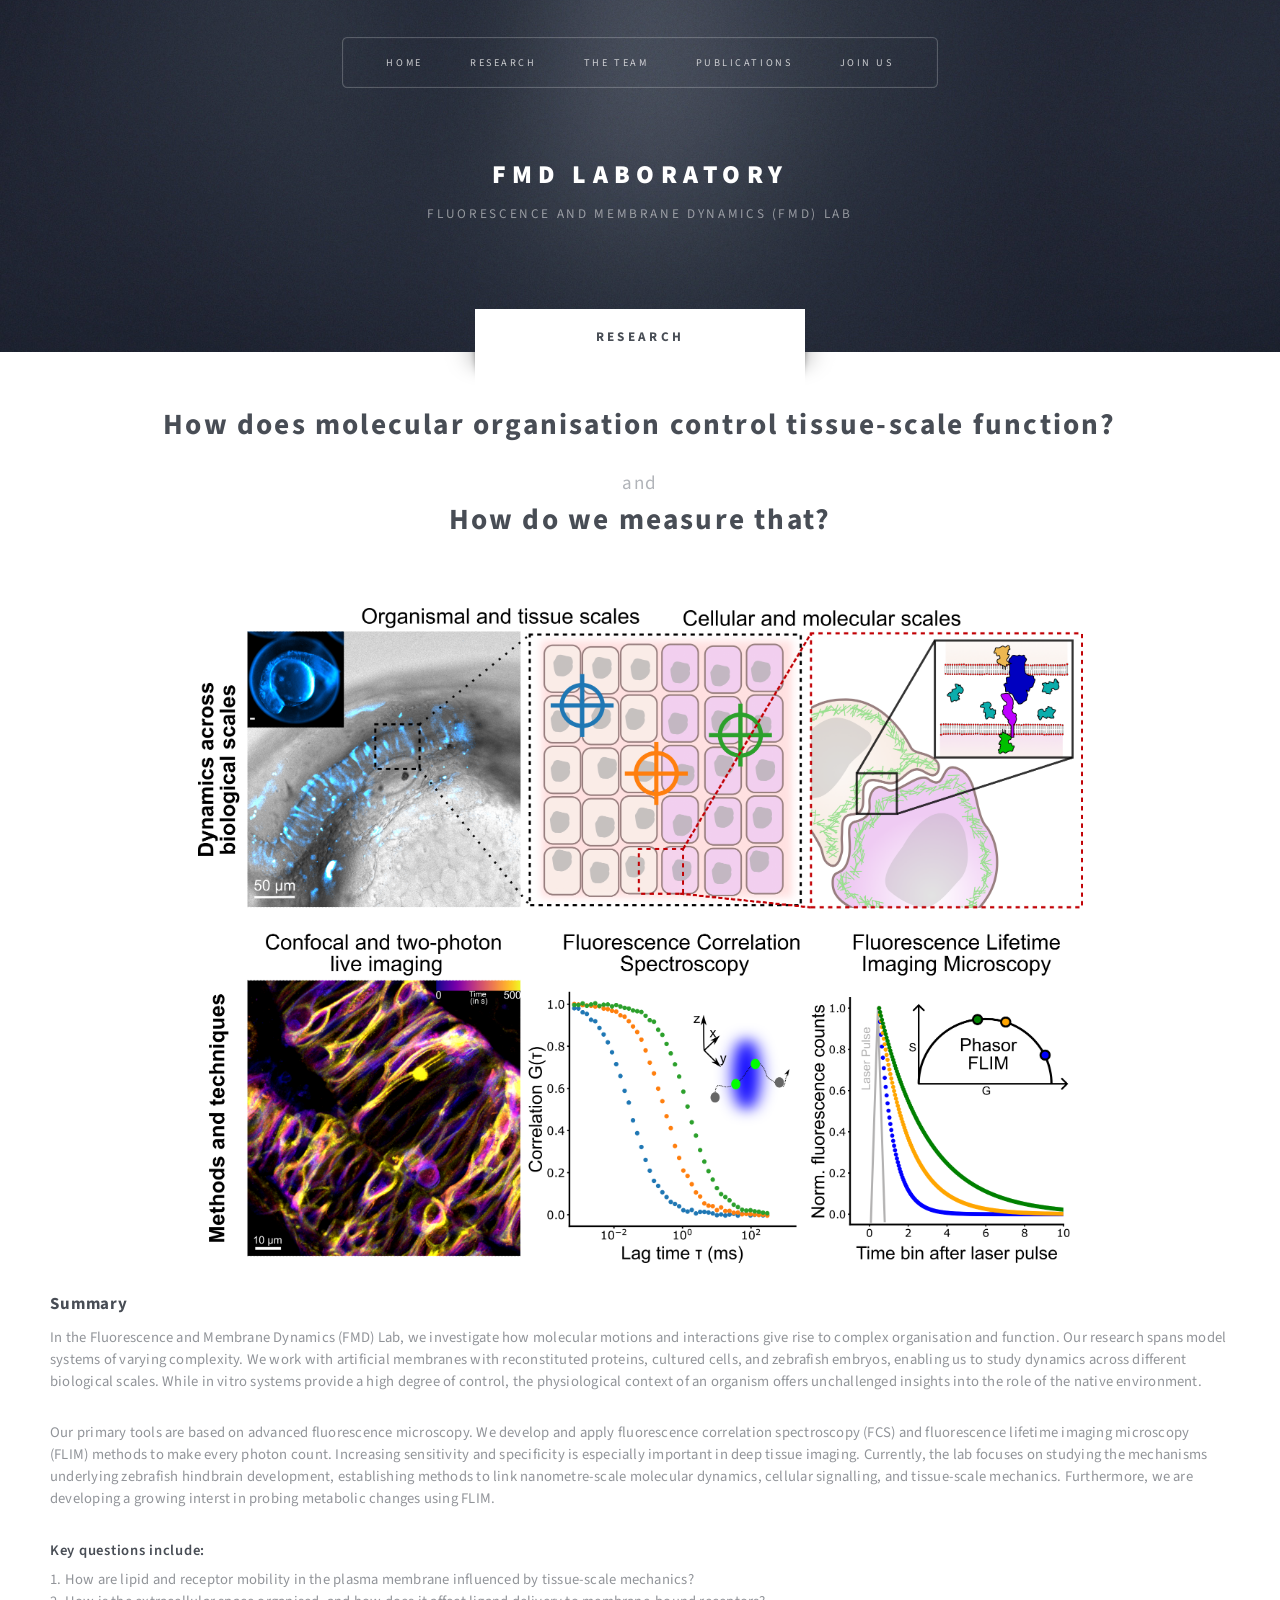
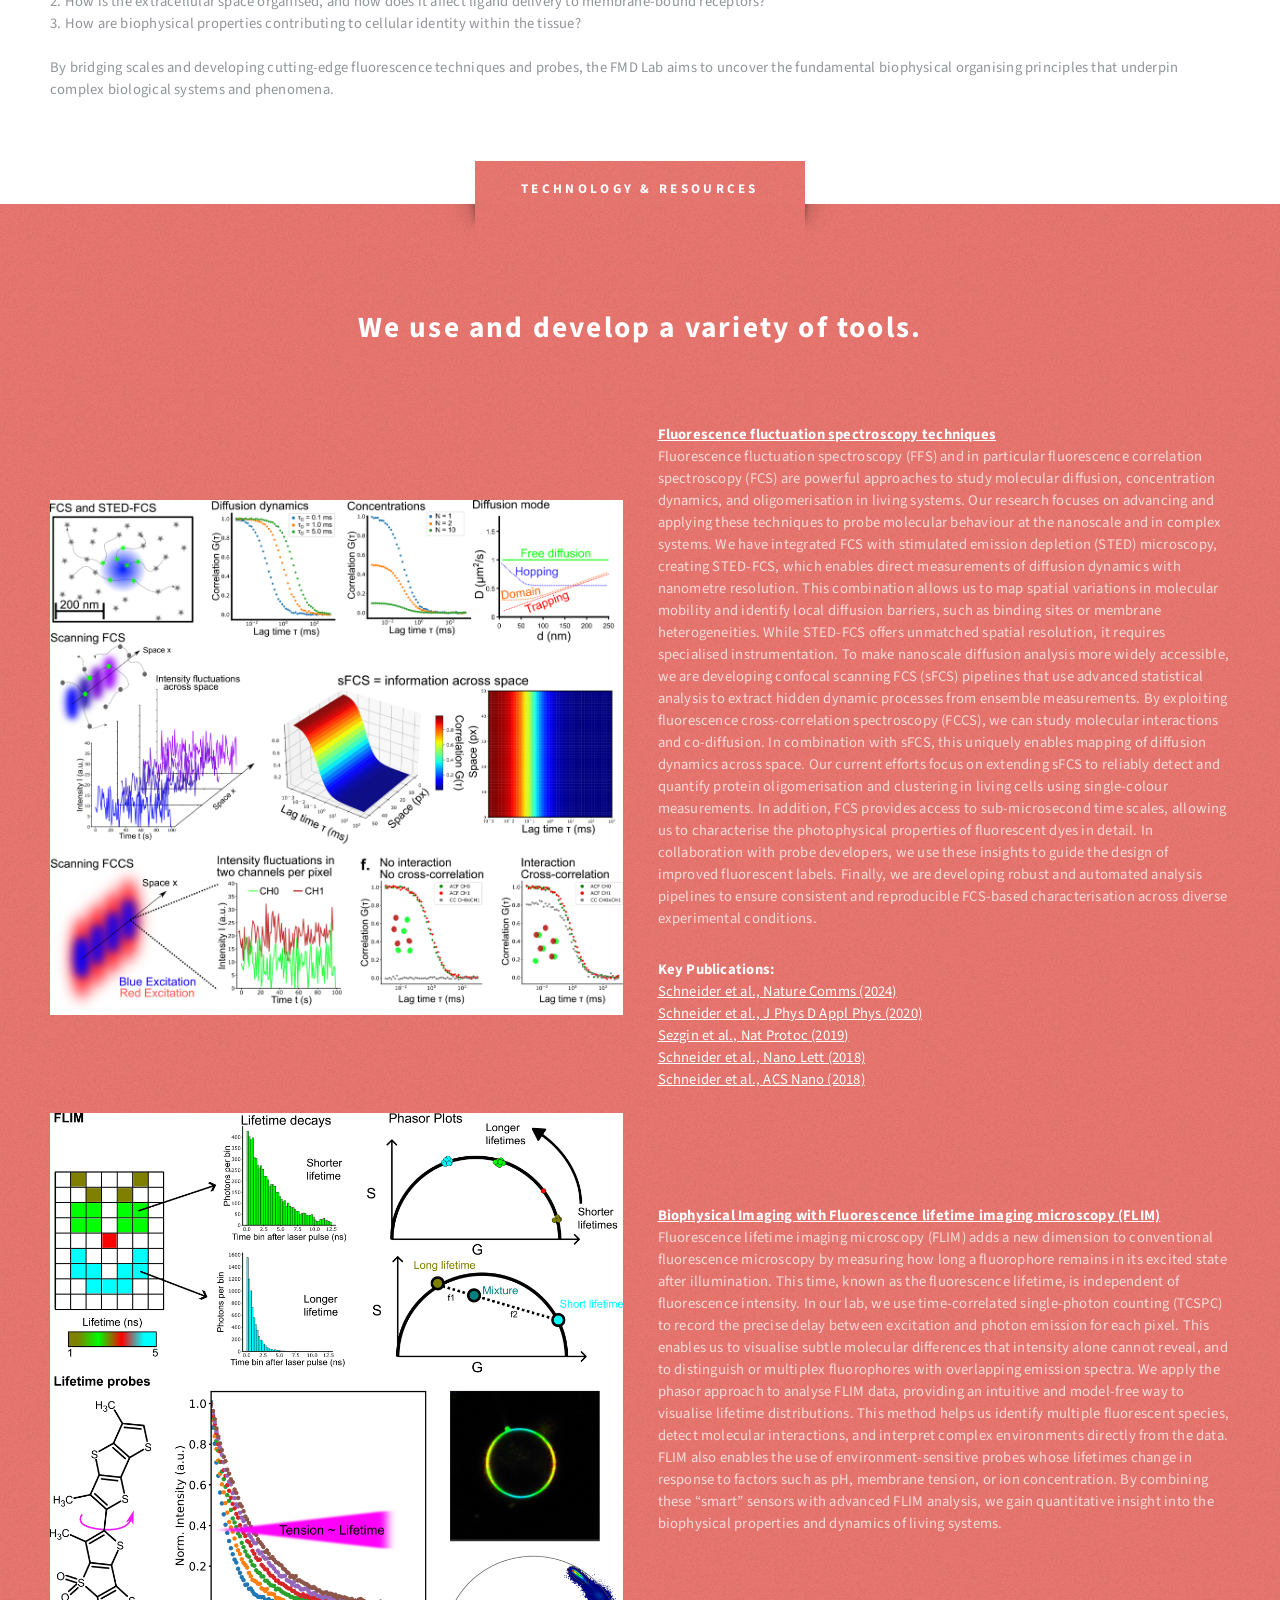
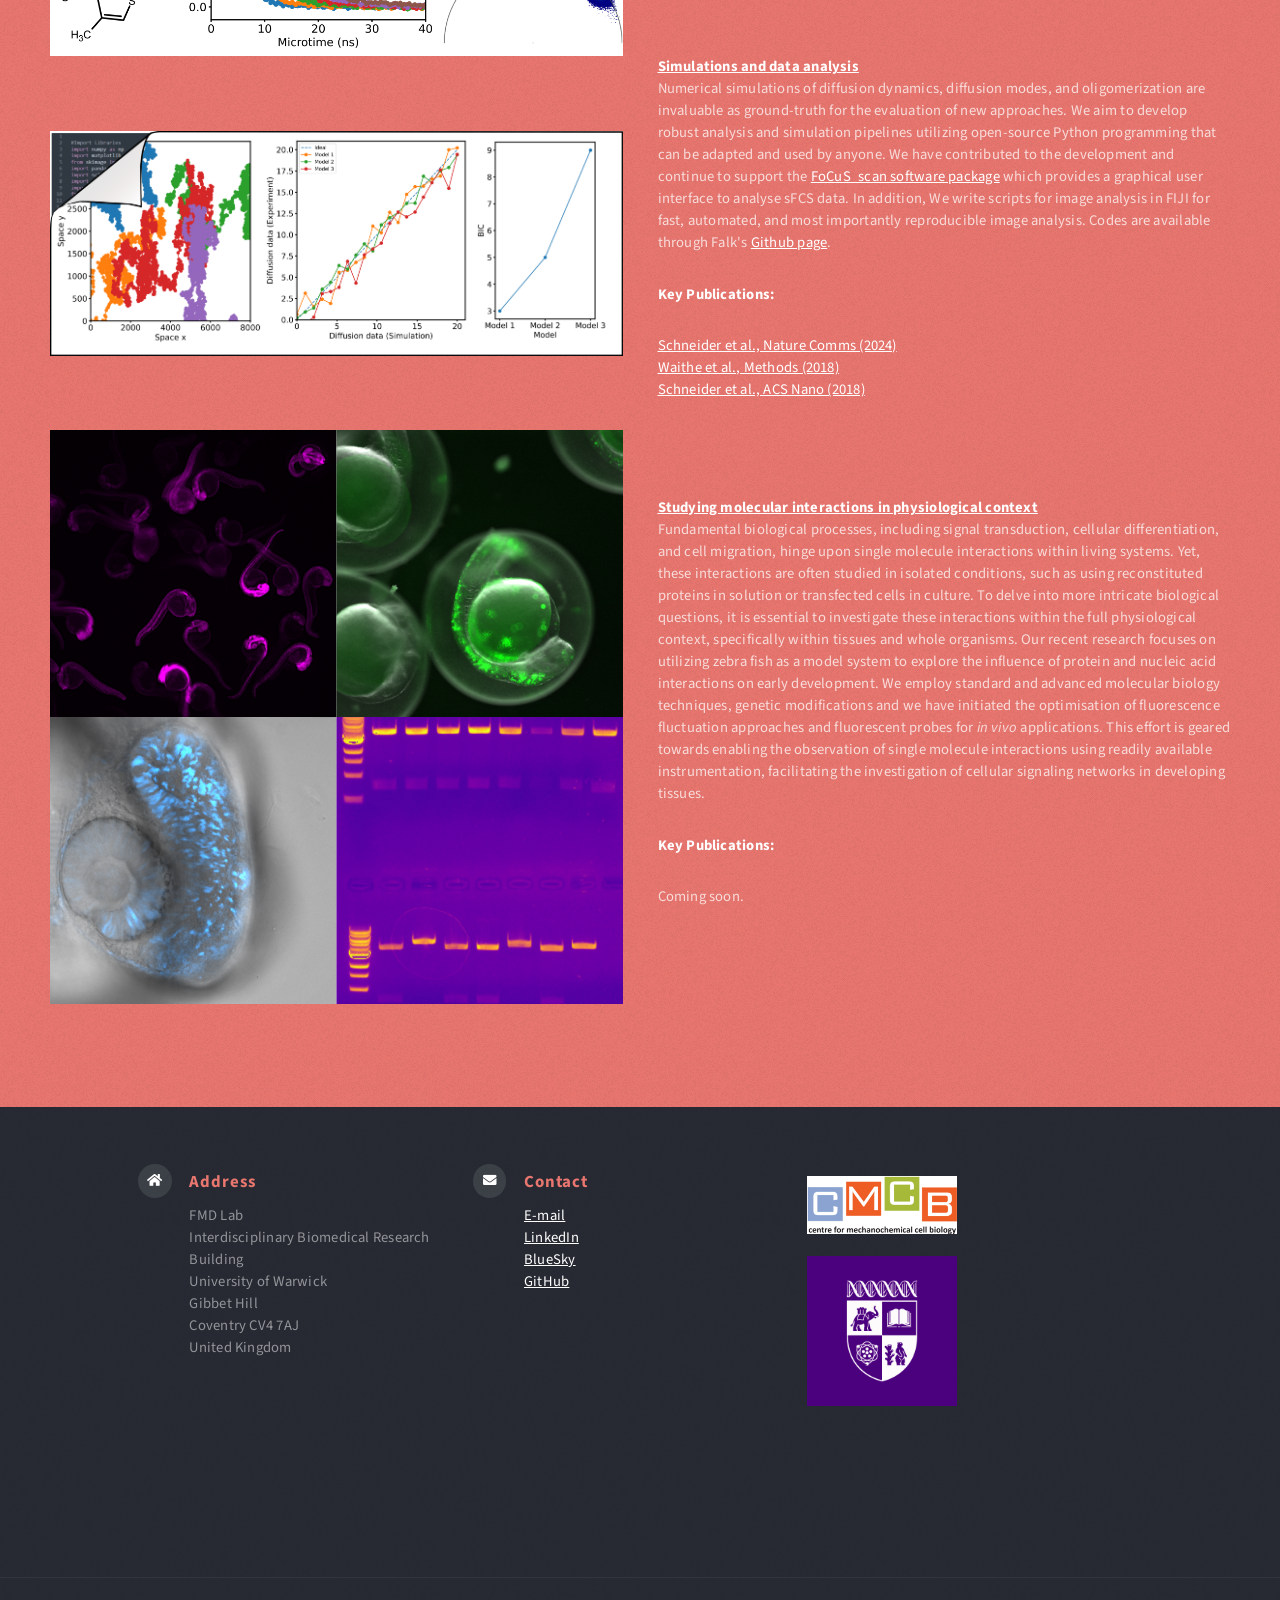
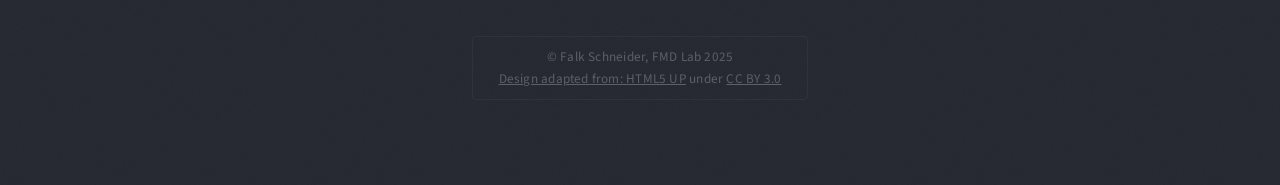
==== aboutus.html @ 1f56fba8 "Pushing v0.1 of the FMD page to GitHub - here we go" ====
<!DOCTYPE HTML>
<!--
	Escape Velocity by HTML5 UP
	html5up.net | @ajlkn
	Free for personal and commercial use under the CCA 3.0 license (html5up.net/license)
-->
<html>
	<head>
		<title>FMD - About us</title>
		<meta charset="utf-8" />
		<meta name="viewport" content="width=device-width, initial-scale=1, user-scalable=no" />
		<link rel="stylesheet" href="assets/css/main.css" />
	</head>
	<body class="no-sidebar is-preload">
		<div id="page-wrapper">

			<!-- Header -->
				<section id="header" class="wrapper">

					<!-- Logo -->
						<div id="logo">
							<h1><a href="index.html"></a>FMD Laboratory</h1>
							<p>Fluorescence and Membrane Dynamics (FMD) Lab</p>
						</div>

					<!-- Nav -->
						<nav id="nav">
							<ul>
								<li><a href="index.html">Home</a></li>
								<li class="current">
									<a href="aboutus.html">Research</a>
									<ul>
										<li><a href="aboutus.html#overview">Overview</a></li>
										<li><a href="aboutus.html#techniques">Technology & Resources</a></li>
									</ul>
								</li>
								<li><a href="team.html">The team</a></li>
								<li><a href="publications.html">Publications</a></li>
								<li><a href="joinus.html">Join us</a></li>
							</ul>
						</nav>

				</section>

			<!-- Main -->
				<div id="overview" class="wrapper style2">
					<div class="title">Research</div>
					<div class="container">

						<!-- Content -->
							<div id="content">
								<article class="box post">
									<header class="style1">
										<h2>How does molecular organisation control tissue-scale function?</h2>
										<p>and</p>
										<h2>How do we measure that?</h2>
									</header>

									<img src="images/FMD_overview.png" alt="Overview of research interests and techniques in the FMD Lab" style="width:75%; display:block; margin:auto;"/>
									
									<p>
									<h2>
									Summary
									</h2>
									In the Fluorescence and Membrane Dynamics (FMD) Lab, we investigate how molecular motions and interactions give rise to complex organisation and function. Our research spans model systems of varying complexity. We work with artificial membranes with reconstituted proteins, cultured cells, and zebrafish embryos, enabling us to study dynamics across different biological scales. While in vitro systems provide a high degree of control, the physiological context of an organism offers unchallenged insights into the role of the native environment. 
									</p>
									<p>
 									Our primary tools are based on advanced fluorescence microscopy. We develop and apply fluorescence correlation spectroscopy (FCS) and fluorescence lifetime imaging microscopy (FLIM) methods to make every photon count. Increasing sensitivity and specificity is especially important in deep tissue imaging. Currently, the lab focuses on studying the mechanisms underlying zebrafish hindbrain development, establishing methods to link nanometre-scale molecular dynamics, cellular signalling, and tissue-scale mechanics. Furthermore, we are developing a growing interst in probing metabolic changes using FLIM. 
 									</p>
 									<h3>
									Key questions include:
									</h3>
									<p>
									1. How are lipid and receptor mobility in the plasma membrane influenced by tissue-scale mechanics?<br>
									2. How is the extracellular space organised, and how does it affect ligand delivery to membrane-bound receptors?<br>
									3. How are biophysical properties contributing to cellular identity within the tissue?<br>
									<br>
									By bridging scales and developing cutting-edge fluorescence techniques and probes, the FMD Lab aims to uncover the fundamental biophysical organising principles that underpin complex biological systems and phenomena.
									</p>
								</article>
							</div>

					</div>
				</div>



							<!-- Main -->
				<section id="techniques" class="wrapper style1">
					<div class="title">Technology & Resources</div>
					<div class="container">


						<!-- Features -->
							<section id="features">
								<header class="style1">
									<h2>We use and develop a variety of tools.	</h2>
								</header>
								<div class="row" style="display:flex; align-items:center; flex-wrap:wrap;">
								  <div class="col-6 col-12-medium">
								    <img src="images/FCS-stuffs.png"
								         alt="Descriptive text"
								         style="max-width:100%; height:auto; display:block;">
								  </div>
								  <div class="col-6 col-12-medium">
								    <h3><u>Fluorescence fluctuation spectroscopy techniques</u></h3>
								    <p> 
								    Fluorescence fluctuation spectroscopy (FFS) and in particular fluorescence correlation spectroscopy (FCS) are powerful approaches to study molecular diffusion, concentration dynamics, and oligomerisation in living systems.
									Our research focuses on advancing and applying these techniques to probe molecular behaviour at the nanoscale and in complex systems.

									We have integrated FCS with stimulated emission depletion (STED) microscopy, creating STED-FCS, which enables direct measurements of diffusion dynamics with nanometre resolution. This combination allows us to map spatial variations in molecular mobility and identify local diffusion barriers, such as binding sites or membrane heterogeneities.

									While STED-FCS offers unmatched spatial resolution, it requires specialised instrumentation. To make nanoscale diffusion analysis more widely accessible, we are developing confocal scanning FCS (sFCS) pipelines that use advanced statistical analysis to extract hidden dynamic processes from ensemble measurements.

									By exploiting fluorescence cross-correlation spectroscopy (FCCS), we can study molecular interactions and co-diffusion. In combination with sFCS, this uniquely enables mapping of diffusion dynamics across space. Our current efforts focus on extending sFCS to reliably detect and quantify protein oligomerisation and clustering in living cells using single-colour measurements.

									In addition, FCS provides access to sub-microsecond time scales, allowing us to characterise the photophysical properties of fluorescent dyes in detail. In collaboration with probe developers, we use these insights to guide the design of improved fluorescent labels.
									Finally, we are developing robust and automated analysis pipelines to ensure consistent and reproducible FCS-based characterisation across diverse experimental conditions.
																		</p>
									<b>Key Publications:</b><br>
									<a href="https://www.nature.com/articles/s41467-024-51435-1" target = "_blank">Schneider et al., Nature Comms (2024)</a><br>
									<a href="https://iopscience.iop.org/article/10.1088/1361-6463/ab6cca" target = "_blank">Schneider et al., J Phys D Appl Phys (2020)</a><br>
									<a href="https://www.nature.com/articles/s41596-019-0127-9" target = "_blank">Sezgin et al., Nat Protoc (2019)</a><br>
									<a href="https://pubs.acs.org/doi/10.1021/acs.nanolett.8b02291" target = "_blank">Schneider et al., Nano Lett (2018)</a><br>
									<a href="https://pubs.acs.org/doi/10.1021/acsnano.8b04080" target = "_blank">Schneider et al., ACS Nano (2018)</a>
									
								  </div>
								</div>


								<br>
								<div class="row" style="display:flex; align-items:center; flex-wrap:wrap;">
								  <div class="col-6 col-12-medium">
								    <img src="images/FLIM.png"
								         alt="Descriptive text"
								         style="max-width:100%; height:auto; display:block;">
								  </div>
								  
								  <div class="col-6 col-12-medium">
								    <h3><u>Biophysical Imaging with Fluorescence lifetime imaging microscopy (FLIM)</u></h3>
								    <p> 
								    Fluorescence lifetime imaging microscopy (FLIM) adds a new dimension to conventional fluorescence microscopy by measuring how long a fluorophore remains in its excited state after illumination. This time, known as the fluorescence lifetime, is independent of fluorescence intensity.

									In our lab, we use time-correlated single-photon counting (TCSPC) to record the precise delay between excitation and photon emission for each pixel. This enables us to visualise subtle molecular differences that intensity alone cannot reveal, and to distinguish or multiplex fluorophores with overlapping emission spectra.

									We apply the phasor approach to analyse FLIM data, providing an intuitive and model-free way to visualise lifetime distributions. This method helps us identify multiple fluorescent species, detect molecular interactions, and interpret complex environments directly from the data.

									FLIM also enables the use of environment-sensitive probes whose lifetimes change in response to factors such as pH, membrane tension, or ion concentration. By combining these “smart” sensors with advanced FLIM analysis, we gain quantitative insight into the biophysical properties and dynamics of living systems.
								     </p>
								  </div>
								</div>
							
								<div class="row" style="display:flex; align-items:center; flex-wrap:wrap;">
								  <div class="col-6 col-12-medium">
								    <img src="images/Coding.png"
								         alt="Descriptive text"
								         style="max-width:100%; height:auto; display:block;">
								  </div>
								  <div class="col-6 col-12-medium">
								    <h3><u>Simulations and data analysis</u></h3>
								    <p> 
									Numerical simulations of diffusion dynamics, diffusion modes, and oligomerization are invaluable as ground-truth for the evaluation of new approaches. We aim to develop robust analysis and simulation pipelines utilizing open-source Python programming that can be adapted and used by anyone. We have contributed to the development and continue to support the <a href="https://github.com/dwaithe/FCS_scanning_correlator" target="_blank">FoCuS_scan software package</a> which provides a graphical user interface to analyse sFCS data. In addition, We write scripts for image analysis in FIJI for fast, automated, and most importantly reproducible image analysis. Codes are available through Falk's <a href="https://github.com/Faldalf" target="_blank">Github page</a>. </p>
								<p><b>Key Publications:</b></p>
								<p>
									<a href="https://www.nature.com/articles/s41467-024-51435-1" target = "_blank">Schneider et al., Nature Comms (2024)</a><br>
									<a href="https://www.sciencedirect.com/science/article/pii/S1046202317302554" target = "_blank">Waithe et al., Methods (2018)</a><br>
									<a href="https://pubs.acs.org/doi/10.1021/acsnano.8b04080" target = "_blank">Schneider et al., ACS Nano (2018)</a><br>
								</p>
								  </div>
								</div>


								<div class="row" style="display:flex; align-items:center; flex-wrap:wrap;">
								  <div class="col-6 col-12-medium">
								    <img src="images/Fish_mol_biol.png"
								         alt="Descriptive text"
								         style="max-width:100%; height:auto; display:block;">
								  </div>
								  <div class="col-6 col-12-medium">
								    <h3><u>Studying molecular interactions in physiological context</u></h3>
								    <p> 
									Fundamental biological processes, including signal transduction, cellular differentiation, and cell migration, hinge upon single molecule interactions within living systems. Yet, these interactions are often studied in isolated conditions, such as using reconstituted proteins in solution or transfected cells in culture. To delve into more intricate biological questions, it is essential to investigate these interactions within the full physiological context, specifically within tissues and whole organisms. Our recent research focuses on utilizing zebra fish as a model system to explore the influence of protein and nucleic acid interactions on early development. We employ standard and advanced molecular biology techniques, genetic modifications and we have initiated the optimisation of fluorescence fluctuation approaches and fluorescent probes for <i>in vivo</i> applications. This effort is geared towards enabling the observation of single molecule interactions using readily available instrumentation, facilitating the investigation of cellular signaling networks in developing tissues.</p>
								<p><b>Key Publications:</b></p>
								<p>
									Coming soon.
								</p>
								  </div>
								</div>


							</section>

					</div>
				</section>







			<!-- Footer -->
				<section id="footer" class="wrapper">
						<div class="row">

							

									<section class="feature-list small">
										<div class="row">
											<div class="col-4 col-12-small">
												<section>
													<h3 class="icon solid fa-home">Address</h3>
													<p>
														FMD Lab<br />
														Interdisciplinary Biomedical Research Building<br />
														University of Warwick <br />
														Gibbet Hill <br />
														Coventry CV4 7AJ<br />
														United Kingdom
													</p>
												</section>
											</div>
											<div class="col-4 col-12-small">
												<section>
													<h3 class="icon solid fa-envelope">Contact</h3>
													<p>
														<a href="mailto:falk.schneider@warwick.ac.uk">E-mail</a><br />
														<a href="https://www.linkedin.com/in/falk-schneider/" target="blank">LinkedIn</a><br />
														<a href="https://bsky.app/profile/faldalf.bsky.social" target="blank">BlueSky</a><br />
														<a href="https://github.com/Faldalf" target="blank">GitHub</a>
													</p>
												</section>

											</div>

											<div class="col-4 col-12-small">
												
													
													<p>
														<a href = "https://mechanochemistry.org/" target="blank"><img src="images/cmcb-logo_withtxt_small.gif" alt="CMCB" style="width:50%; display:block; margin:0;"/> </a> <br>
														<a href = "https://warwick.ac.uk/" target="blank"><img src="images/UoW.jpg" alt="University of Warwick" style="width:50%; display:block; margin:0;"/>
									
													</p>
												

											</div>

										</div>
									</section>

							
						</div>
						<div id="copyright">
							<ul>
								<li>&copy; Falk Schneider, FMD Lab 2025</li> <br>Design adapted from: <a href="http://html5up.net" target="_blank">HTML5 UP</a> under <a href="https://creativecommons.org/licenses/by/3.0/" target="_blank">CC BY 3.0</a> 
							</ul>
						</div>
					</div>
				</section>

		</div>

		<!-- Scripts -->
			<script src="assets/js/jquery.min.js"></script>
			<script src="assets/js/jquery.dropotron.min.js"></script>
			<script src="assets/js/browser.min.js"></script>
			<script src="assets/js/breakpoints.min.js"></script>
			<script src="assets/js/util.js"></script>
			<script src="assets/js/main.js"></script>

	</body>
</html>
---- assets/css/main.css ----
@import url("fontawesome-all.min.css");
@import url("https://fonts.googleapis.com/css?family=Source+Sans+Pro:400,400italic,700,900");

/*
	Escape Velocity by HTML5 UP
	html5up.net | @ajlkn
	Free for personal and commercial use under the CCA 3.0 license (html5up.net/license)
*/

html, body, div, span, applet, object,
iframe, h1, h2, h3, h4, h5, h6, p, blockquote,
pre, a, abbr, acronym, address, big, cite,
code, del, dfn, em, img, ins, kbd, q, s, samp,
small, strike, strong, sub, sup, tt, var, b,
u, i, center, dl, dt, dd, ol, ul, li, fieldset,
form, label, legend, table, caption, tbody,
tfoot, thead, tr, th, td, article, aside,
canvas, details, embed, figure, figcaption,
footer, header, hgroup, menu, nav, output, ruby,
section, summary, time, mark, audio, video {
	margin: 0;
	padding: 0;
	border: 0;
	font-size: 100%;
	font: inherit;
	vertical-align: baseline;}

article, aside, details, figcaption, figure,
footer, header, hgroup, menu, nav, section {
	display: block;}

body {
	line-height: 1;
}

ol, ul {
	list-style: none;
}

blockquote, q {
	quotes: none;
}

	blockquote:before, blockquote:after, q:before, q:after {
		content: '';
		content: none;
	}

table {
	border-collapse: collapse;
	border-spacing: 0;
}

body {
	-webkit-text-size-adjust: none;
}

mark {
	background-color: transparent;
	color: inherit;
}

input::-moz-focus-inner {
	border: 0;
	padding: 0;
}

input, select, textarea {
	-moz-appearance: none;
	-webkit-appearance: none;
	-ms-appearance: none;
	appearance: none;
}

/* Basic */

	@-ms-viewport {
		width: device-width;
	}

	html {
		box-sizing: border-box;
	}

	*, *:before, *:after {
		box-sizing: inherit;
	}

	body.is-preload *, body.is-preload *:before, body.is-preload *:after {
		-moz-animation: none !important;
		-webkit-animation: none !important;
		-ms-animation: none !important;
		animation: none !important;
		-moz-transition: none !important;
		-webkit-transition: none !important;
		-ms-transition: none !important;
		transition: none !important;
	}

	body, input, textarea, select {
		font-family: 'Source Sans Pro', sans-serif;
		font-weight: 400;
		color: #919499;
		font-size: 14pt;
		line-height: 1.75em;
		letter-spacing: 0.025em;
	}

	h1, h2, h3, h4, h5, h6 {
		font-weight: 700;
		color: #484d55;
	}

		h1 a, h2 a, h3 a, h4 a, h5 a, h6 a {
			color: inherit;
			text-decoration: none;
		}

	a {
		-moz-transition: color .25s ease-in-out;
		-webkit-transition: color .25s ease-in-out;
		-ms-transition: color .25s ease-in-out;
		transition: color .25s ease-in-out;
		text-decoration: underline;
		color: #717479;
	}

		a:hover {
			text-decoration: none;
		}

	strong, b {
		font-weight: 700;
		color: #484d55;
	}

	blockquote {
		border-left: solid 0.5em #ddd;
		padding: 1em 0 1em 2em;
		font-style: italic;
	}

	em, i {
		font-style: italic;
	}

	hr {
		border: 0;
		border-top: solid 1px #ddd;
		margin: 2em 0 2em 0;
	}

	sub {
		position: relative;
		top: 0.5em;
		font-size: 0.8em;
	}

	sup {
		position: relative;
		top: -0.5em;
		font-size: 0.8em;
	}

	.nobr {
		white-space: nowrap;
	}

	br.clear {
		clear: both;
	}

	p, ul, ol, dl, table, blockquote, form {
		margin-bottom: 2em;
	}

/* Container */

	.container {
		margin: 0 auto;
		max-width: 100%;
		width: 68em;
	}

		@media screen and (max-width: 1680px) {

			.container {
				width: 70em;
			}

		}

		@media screen and (max-width: 1280px) {

			.container {
				width: calc(100% - 100px);
			}

		}

		@media screen and (max-width: 980px) {

			.container {
				width: calc(100% - 100px);
			}

		}

		@media screen and (max-width: 736px) {

			.container {
				width: calc(100% - 40px);
			}

		}

/* Row */

	.row {
		display: flex;
		flex-wrap: wrap;
		box-sizing: border-box;
		align-items: stretch;
	}

		.row > * {
			box-sizing: border-box;
		}

		.row.gtr-uniform > * > :last-child {
			margin-bottom: 0;
		}

		.row.aln-left {
			justify-content: flex-start;
		}

		.row.aln-center {
			justify-content: center;
		}

		.row.aln-right {
			justify-content: flex-end;
		}

		.row.aln-top {
			align-items: flex-start;
		}

		.row.aln-middle {
			align-items: center;
		}

		.row.aln-bottom {
			align-items: flex-end;
		}

		.row > .imp {
			order: -1;
		}

		.row > .col-1 {
			width: 8.33333%;
		}

		.row > .off-1 {
			margin-left: 8.33333%;
		}

		.row > .col-2 {
			width: 16.66667%;
		}

		.row > .off-2 {
			margin-left: 16.66667%;
		}

		.row > .col-3 {
			width: 25%;
		}

		.row > .off-3 {
			margin-left: 25%;
		}

		.row > .col-4 {
			width: 33.33333%;
		}

		.row > .off-4 {
			margin-left: 33.33333%;
		}

		.row > .col-5 {
			width: 41.66667%;
		}

		.row > .off-5 {
			margin-left: 41.66667%;
		}

		.row > .col-6 {
			width: 50%;
		}

		.row > .off-6 {
			margin-left: 50%;
		}

		.row > .col-7 {
			width: 58.33333%;
		}

		.row > .off-7 {
			margin-left: 58.33333%;
		}

		.row > .col-8 {
			width: 66.66667%;
		}

		.row > .off-8 {
			margin-left: 66.66667%;
		}

		.row > .col-9 {
			width: 75%;
		}

		.row > .off-9 {
			margin-left: 75%;
		}

		.row > .col-10 {
			width: 83.33333%;
		}

		.row > .off-10 {
			margin-left: 83.33333%;
		}

		.row > .col-11 {
			width: 91.66667%;
		}

		.row > .off-11 {
			margin-left: 91.66667%;
		}

		.row > .col-12 {
			width: 100%;
		}

		.row > .off-12 {
			margin-left: 100%;
		}

		.row.gtr-0 {
			margin-top: 0px;
			margin-left: 0px;
		}

			.row.gtr-0 > * {
				padding: 0px 0 0 0px;
			}

			.row.gtr-0.gtr-uniform {
				margin-top: 0px;
			}

				.row.gtr-0.gtr-uniform > * {
					padding-top: 0px;
				}

		.row.gtr-25 {
			margin-top: -12.5px;
			margin-left: -12.5px;
		}

			.row.gtr-25 > * {
				padding: 12.5px 0 0 12.5px;
			}

			.row.gtr-25.gtr-uniform {
				margin-top: -12.5px;
			}

				.row.gtr-25.gtr-uniform > * {
					padding-top: 12.5px;
				}

		.row.gtr-50 {
			margin-top: -25px;
			margin-left: -25px;
		}

			.row.gtr-50 > * {
				padding: 25px 0 0 25px;
			}

			.row.gtr-50.gtr-uniform {
				margin-top: -25px;
			}

				.row.gtr-50.gtr-uniform > * {
					padding-top: 25px;
				}

		.row {
			margin-top: -50px;
			margin-left: -50px;
		}

			.row > * {
				padding: 50px 0 0 50px;
			}

			.row.gtr-uniform {
				margin-top: -50px;
			}

				.row.gtr-uniform > * {
					padding-top: 50px;
				}

		.row.gtr-150 {
			margin-top: -75px;
			margin-left: -75px;
		}

			.row.gtr-150 > * {
				padding: 75px 0 0 75px;
			}

			.row.gtr-150.gtr-uniform {
				margin-top: -75px;
			}

				.row.gtr-150.gtr-uniform > * {
					padding-top: 75px;
				}

		.row.gtr-200 {
			margin-top: -100px;
			margin-left: -100px;
		}

			.row.gtr-200 > * {
				padding: 100px 0 0 100px;
			}

			.row.gtr-200.gtr-uniform {
				margin-top: -100px;
			}

				.row.gtr-200.gtr-uniform > * {
					padding-top: 100px;
				}

		@media screen and (max-width: 1680px) {

			.row {
				display: flex;
				flex-wrap: wrap;
				box-sizing: border-box;
				align-items: stretch;
			}

				.row > * {
					box-sizing: border-box;
				}

				.row.gtr-uniform > * > :last-child {
					margin-bottom: 0;
				}

				.row.aln-left {
					justify-content: flex-start;
				}

				.row.aln-center {
					justify-content: center;
				}

				.row.aln-right {
					justify-content: flex-end;
				}

				.row.aln-top {
					align-items: flex-start;
				}

				.row.aln-middle {
					align-items: center;
				}

				.row.aln-bottom {
					align-items: flex-end;
				}

				.row > .imp-xlarge {
					order: -1;
				}

				.row > .col-1-xlarge {
					width: 8.33333%;
				}

				.row > .off-1-xlarge {
					margin-left: 8.33333%;
				}

				.row > .col-2-xlarge {
					width: 16.66667%;
				}

				.row > .off-2-xlarge {
					margin-left: 16.66667%;
				}

				.row > .col-3-xlarge {
					width: 25%;
				}

				.row > .off-3-xlarge {
					margin-left: 25%;
				}

				.row > .col-4-xlarge {
					width: 33.33333%;
				}

				.row > .off-4-xlarge {
					margin-left: 33.33333%;
				}

				.row > .col-5-xlarge {
					width: 41.66667%;
				}

				.row > .off-5-xlarge {
					margin-left: 41.66667%;
				}

				.row > .col-6-xlarge {
					width: 50%;
				}

				.row > .off-6-xlarge {
					margin-left: 50%;
				}

				.row > .col-7-xlarge {
					width: 58.33333%;
				}

				.row > .off-7-xlarge {
					margin-left: 58.33333%;
				}

				.row > .col-8-xlarge {
					width: 66.66667%;
				}

				.row > .off-8-xlarge {
					margin-left: 66.66667%;
				}

				.row > .col-9-xlarge {
					width: 75%;
				}

				.row > .off-9-xlarge {
					margin-left: 75%;
				}

				.row > .col-10-xlarge {
					width: 83.33333%;
				}

				.row > .off-10-xlarge {
					margin-left: 83.33333%;
				}

				.row > .col-11-xlarge {
					width: 91.66667%;
				}

				.row > .off-11-xlarge {
					margin-left: 91.66667%;
				}

				.row > .col-12-xlarge {
					width: 100%;
				}

				.row > .off-12-xlarge {
					margin-left: 100%;
				}

				.row.gtr-0 {
					margin-top: 0px;
					margin-left: 0px;
				}

					.row.gtr-0 > * {
						padding: 0px 0 0 0px;
					}

					.row.gtr-0.gtr-uniform {
						margin-top: 0px;
					}

						.row.gtr-0.gtr-uniform > * {
							padding-top: 0px;
						}

				.row.gtr-25 {
					margin-top: -12.5px;
					margin-left: -12.5px;
				}

					.row.gtr-25 > * {
						padding: 12.5px 0 0 12.5px;
					}

					.row.gtr-25.gtr-uniform {
						margin-top: -12.5px;
					}

						.row.gtr-25.gtr-uniform > * {
							padding-top: 12.5px;
						}

				.row.gtr-50 {
					margin-top: -25px;
					margin-left: -25px;
				}

					.row.gtr-50 > * {
						padding: 25px 0 0 25px;
					}

					.row.gtr-50.gtr-uniform {
						margin-top: -25px;
					}

						.row.gtr-50.gtr-uniform > * {
							padding-top: 25px;
						}

				.row {
					margin-top: -50px;
					margin-left: -50px;
				}

					.row > * {
						padding: 50px 0 0 50px;
					}

					.row.gtr-uniform {
						margin-top: -50px;
					}

						.row.gtr-uniform > * {
							padding-top: 50px;
						}

				.row.gtr-150 {
					margin-top: -75px;
					margin-left: -75px;
				}

					.row.gtr-150 > * {
						padding: 75px 0 0 75px;
					}

					.row.gtr-150.gtr-uniform {
						margin-top: -75px;
					}

						.row.gtr-150.gtr-uniform > * {
							padding-top: 75px;
						}

				.row.gtr-200 {
					margin-top: -100px;
					margin-left: -100px;
				}

					.row.gtr-200 > * {
						padding: 100px 0 0 100px;
					}

					.row.gtr-200.gtr-uniform {
						margin-top: -100px;
					}

						.row.gtr-200.gtr-uniform > * {
							padding-top: 100px;
						}

		}

		@media screen and (max-width: 1280px) {

			.row {
				display: flex;
				flex-wrap: wrap;
				box-sizing: border-box;
				align-items: stretch;
			}

				.row > * {
					box-sizing: border-box;
				}

				.row.gtr-uniform > * > :last-child {
					margin-bottom: 0;
				}

				.row.aln-left {
					justify-content: flex-start;
				}

				.row.aln-center {
					justify-content: center;
				}

				.row.aln-right {
					justify-content: flex-end;
				}

				.row.aln-top {
					align-items: flex-start;
				}

				.row.aln-middle {
					align-items: center;
				}

				.row.aln-bottom {
					align-items: flex-end;
				}

				.row > .imp-large {
					order: -1;
				}

				.row > .col-1-large {
					width: 8.33333%;
				}

				.row > .off-1-large {
					margin-left: 8.33333%;
				}

				.row > .col-2-large {
					width: 16.66667%;
				}

				.row > .off-2-large {
					margin-left: 16.66667%;
				}

				.row > .col-3-large {
					width: 25%;
				}

				.row > .off-3-large {
					margin-left: 25%;
				}

				.row > .col-4-large {
					width: 33.33333%;
				}

				.row > .off-4-large {
					margin-left: 33.33333%;
				}

				.row > .col-5-large {
					width: 41.66667%;
				}

				.row > .off-5-large {
					margin-left: 41.66667%;
				}

				.row > .col-6-large {
					width: 50%;
				}

				.row > .off-6-large {
					margin-left: 50%;
				}

				.row > .col-7-large {
					width: 58.33333%;
				}

				.row > .off-7-large {
					margin-left: 58.33333%;
				}

				.row > .col-8-large {
					width: 66.66667%;
				}

				.row > .off-8-large {
					margin-left: 66.66667%;
				}

				.row > .col-9-large {
					width: 75%;
				}

				.row > .off-9-large {
					margin-left: 75%;
				}

				.row > .col-10-large {
					width: 83.33333%;
				}

				.row > .off-10-large {
					margin-left: 83.33333%;
				}

				.row > .col-11-large {
					width: 91.66667%;
				}

				.row > .off-11-large {
					margin-left: 91.66667%;
				}

				.row > .col-12-large {
					width: 100%;
				}

				.row > .off-12-large {
					margin-left: 100%;
				}

				.row.gtr-0 {
					margin-top: 0px;
					margin-left: 0px;
				}

					.row.gtr-0 > * {
						padding: 0px 0 0 0px;
					}

					.row.gtr-0.gtr-uniform {
						margin-top: 0px;
					}

						.row.gtr-0.gtr-uniform > * {
							padding-top: 0px;
						}

				.row.gtr-25 {
					margin-top: -8.75px;
					margin-left: -8.75px;
				}

					.row.gtr-25 > * {
						padding: 8.75px 0 0 8.75px;
					}

					.row.gtr-25.gtr-uniform {
						margin-top: -8.75px;
					}

						.row.gtr-25.gtr-uniform > * {
							padding-top: 8.75px;
						}

				.row.gtr-50 {
					margin-top: -17.5px;
					margin-left: -17.5px;
				}

					.row.gtr-50 > * {
						padding: 17.5px 0 0 17.5px;
					}

					.row.gtr-50.gtr-uniform {
						margin-top: -17.5px;
					}

						.row.gtr-50.gtr-uniform > * {
							padding-top: 17.5px;
						}

				.row {
					margin-top: -35px;
					margin-left: -35px;
				}

					.row > * {
						padding: 35px 0 0 35px;
					}

					.row.gtr-uniform {
						margin-top: -35px;
					}

						.row.gtr-uniform > * {
							padding-top: 35px;
						}

				.row.gtr-150 {
					margin-top: -52.5px;
					margin-left: -52.5px;
				}

					.row.gtr-150 > * {
						padding: 52.5px 0 0 52.5px;
					}

					.row.gtr-150.gtr-uniform {
						margin-top: -52.5px;
					}

						.row.gtr-150.gtr-uniform > * {
							padding-top: 52.5px;
						}

				.row.gtr-200 {
					margin-top: -70px;
					margin-left: -70px;
				}

					.row.gtr-200 > * {
						padding: 70px 0 0 70px;
					}

					.row.gtr-200.gtr-uniform {
						margin-top: -70px;
					}

						.row.gtr-200.gtr-uniform > * {
							padding-top: 70px;
						}

		}

		@media screen and (max-width: 980px) {

			.row {
				display: flex;
				flex-wrap: wrap;
				box-sizing: border-box;
				align-items: stretch;
			}

				.row > * {
					box-sizing: border-box;
				}

				.row.gtr-uniform > * > :last-child {
					margin-bottom: 0;
				}

				.row.aln-left {
					justify-content: flex-start;
				}

				.row.aln-center {
					justify-content: center;
				}

				.row.aln-right {
					justify-content: flex-end;
				}

				.row.aln-top {
					align-items: flex-start;
				}

				.row.aln-middle {
					align-items: center;
				}

				.row.aln-bottom {
					align-items: flex-end;
				}

				.row > .imp-medium {
					order: -1;
				}

				.row > .col-1-medium {
					width: 8.33333%;
				}

				.row > .off-1-medium {
					margin-left: 8.33333%;
				}

				.row > .col-2-medium {
					width: 16.66667%;
				}

				.row > .off-2-medium {
					margin-left: 16.66667%;
				}

				.row > .col-3-medium {
					width: 25%;
				}

				.row > .off-3-medium {
					margin-left: 25%;
				}

				.row > .col-4-medium {
					width: 33.33333%;
				}

				.row > .off-4-medium {
					margin-left: 33.33333%;
				}

				.row > .col-5-medium {
					width: 41.66667%;
				}

				.row > .off-5-medium {
					margin-left: 41.66667%;
				}

				.row > .col-6-medium {
					width: 50%;
				}

				.row > .off-6-medium {
					margin-left: 50%;
				}

				.row > .col-7-medium {
					width: 58.33333%;
				}

				.row > .off-7-medium {
					margin-left: 58.33333%;
				}

				.row > .col-8-medium {
					width: 66.66667%;
				}

				.row > .off-8-medium {
					margin-left: 66.66667%;
				}

				.row > .col-9-medium {
					width: 75%;
				}

				.row > .off-9-medium {
					margin-left: 75%;
				}

				.row > .col-10-medium {
					width: 83.33333%;
				}

				.row > .off-10-medium {
					margin-left: 83.33333%;
				}

				.row > .col-11-medium {
					width: 91.66667%;
				}

				.row > .off-11-medium {
					margin-left: 91.66667%;
				}

				.row > .col-12-medium {
					width: 100%;
				}

				.row > .off-12-medium {
					margin-left: 100%;
				}

				.row.gtr-0 {
					margin-top: 0px;
					margin-left: 0px;
				}

					.row.gtr-0 > * {
						padding: 0px 0 0 0px;
					}

					.row.gtr-0.gtr-uniform {
						margin-top: 0px;
					}

						.row.gtr-0.gtr-uniform > * {
							padding-top: 0px;
						}

				.row.gtr-25 {
					margin-top: -12.5px;
					margin-left: -12.5px;
				}

					.row.gtr-25 > * {
						padding: 12.5px 0 0 12.5px;
					}

					.row.gtr-25.gtr-uniform {
						margin-top: -12.5px;
					}

						.row.gtr-25.gtr-uniform > * {
							padding-top: 12.5px;
						}

				.row.gtr-50 {
					margin-top: -25px;
					margin-left: -25px;
				}

					.row.gtr-50 > * {
						padding: 25px 0 0 25px;
					}

					.row.gtr-50.gtr-uniform {
						margin-top: -25px;
					}

						.row.gtr-50.gtr-uniform > * {
							padding-top: 25px;
						}

				.row {
					margin-top: -50px;
					margin-left: -50px;
				}

					.row > * {
						padding: 50px 0 0 50px;
					}

					.row.gtr-uniform {
						margin-top: -50px;
					}

						.row.gtr-uniform > * {
							padding-top: 50px;
						}

				.row.gtr-150 {
					margin-top: -75px;
					margin-left: -75px;
				}

					.row.gtr-150 > * {
						padding: 75px 0 0 75px;
					}

					.row.gtr-150.gtr-uniform {
						margin-top: -75px;
					}

						.row.gtr-150.gtr-uniform > * {
							padding-top: 75px;
						}

				.row.gtr-200 {
					margin-top: -100px;
					margin-left: -100px;
				}

					.row.gtr-200 > * {
						padding: 100px 0 0 100px;
					}

					.row.gtr-200.gtr-uniform {
						margin-top: -100px;
					}

						.row.gtr-200.gtr-uniform > * {
							padding-top: 100px;
						}

		}

		@media screen and (max-width: 736px) {

			.row {
				display: flex;
				flex-wrap: wrap;
				box-sizing: border-box;
				align-items: stretch;
			}

				.row > * {
					box-sizing: border-box;
				}

				.row.gtr-uniform > * > :last-child {
					margin-bottom: 0;
				}

				.row.aln-left {
					justify-content: flex-start;
				}

				.row.aln-center {
					justify-content: center;
				}

				.row.aln-right {
					justify-content: flex-end;
				}

				.row.aln-top {
					align-items: flex-start;
				}

				.row.aln-middle {
					align-items: center;
				}

				.row.aln-bottom {
					align-items: flex-end;
				}

				.row > .imp-small {
					order: -1;
				}

				.row > .col-1-small {
					width: 8.33333%;
				}

				.row > .off-1-small {
					margin-left: 8.33333%;
				}

				.row > .col-2-small {
					width: 16.66667%;
				}

				.row > .off-2-small {
					margin-left: 16.66667%;
				}

				.row > .col-3-small {
					width: 25%;
				}

				.row > .off-3-small {
					margin-left: 25%;
				}

				.row > .col-4-small {
					width: 33.33333%;
				}

				.row > .off-4-small {
					margin-left: 33.33333%;
				}

				.row > .col-5-small {
					width: 41.66667%;
				}

				.row > .off-5-small {
					margin-left: 41.66667%;
				}

				.row > .col-6-small {
					width: 50%;
				}

				.row > .off-6-small {
					margin-left: 50%;
				}

				.row > .col-7-small {
					width: 58.33333%;
				}

				.row > .off-7-small {
					margin-left: 58.33333%;
				}

				.row > .col-8-small {
					width: 66.66667%;
				}

				.row > .off-8-small {
					margin-left: 66.66667%;
				}

				.row > .col-9-small {
					width: 75%;
				}

				.row > .off-9-small {
					margin-left: 75%;
				}

				.row > .col-10-small {
					width: 83.33333%;
				}

				.row > .off-10-small {
					margin-left: 83.33333%;
				}

				.row > .col-11-small {
					width: 91.66667%;
				}

				.row > .off-11-small {
					margin-left: 91.66667%;
				}

				.row > .col-12-small {
					width: 100%;
				}

				.row > .off-12-small {
					margin-left: 100%;
				}

				.row.gtr-0 {
					margin-top: 0px;
					margin-left: 0px;
				}

					.row.gtr-0 > * {
						padding: 0px 0 0 0px;
					}

					.row.gtr-0.gtr-uniform {
						margin-top: 0px;
					}

						.row.gtr-0.gtr-uniform > * {
							padding-top: 0px;
						}

				.row.gtr-25 {
					margin-top: -7.5px;
					margin-left: -7.5px;
				}

					.row.gtr-25 > * {
						padding: 7.5px 0 0 7.5px;
					}

					.row.gtr-25.gtr-uniform {
						margin-top: -7.5px;
					}

						.row.gtr-25.gtr-uniform > * {
							padding-top: 7.5px;
						}

				.row.gtr-50 {
					margin-top: -15px;
					margin-left: -15px;
				}

					.row.gtr-50 > * {
						padding: 15px 0 0 15px;
					}

					.row.gtr-50.gtr-uniform {
						margin-top: -15px;
					}

						.row.gtr-50.gtr-uniform > * {
							padding-top: 15px;
						}

				.row {
					margin-top: -30px;
					margin-left: -30px;
				}

					.row > * {
						padding: 30px 0 0 30px;
					}

					.row.gtr-uniform {
						margin-top: -30px;
					}

						.row.gtr-uniform > * {
							padding-top: 30px;
						}

				.row.gtr-150 {
					margin-top: -45px;
					margin-left: -45px;
				}

					.row.gtr-150 > * {
						padding: 45px 0 0 45px;
					}

					.row.gtr-150.gtr-uniform {
						margin-top: -45px;
					}

						.row.gtr-150.gtr-uniform > * {
							padding-top: 45px;
						}

				.row.gtr-200 {
					margin-top: -60px;
					margin-left: -60px;
				}

					.row.gtr-200 > * {
						padding: 60px 0 0 60px;
					}

					.row.gtr-200.gtr-uniform {
						margin-top: -60px;
					}

						.row.gtr-200.gtr-uniform > * {
							padding-top: 60px;
						}

		}

/* Section/Article */

	section,
	article {
		margin: 0 0 4em 0;
	}

	section > :last-child,
	article > :last-child,
	section:last-child,
	article:last-child {
		margin-bottom: 0;
	}

	header.style1 {
		text-align: center;
		padding: 3em 0 3em 0;
	}

		header.style1 h2 {
			font-weight: 700;
			font-size: 2em;
			letter-spacing: 0.075em;
			line-height: 1.5em;
		}

		header.style1 p {
			color: #b1b4b9;
			display: block;
			margin: 1.15em 0 0 0;
			font-size: 1.3em;
			letter-spacing: 0.075em;
			line-height: 1.5em;
		}

/* Table */

	table {
		width: 100%;
	}

		table.default {
			width: 100%;
		}

			table.default tbody tr:nth-child(2n+2) {
				background: #f4f4f4;
			}

			table.default td {
				padding: 0.5em 1em 0.5em 1em;
			}

			table.default th {
				text-align: left;
				font-weight: 400;
				padding: 0.5em 1em 0.5em 1em;
			}

			table.default thead {
				background: #484d55;
				color: #fff;
			}

			table.default tfoot {
				background: #eee;
			}

/* Form */

	form label {
		display: block;
		font-weight: 700;
		color: #484d55;
		margin: 0.25em 0 0.5em 0;
	}

	form input[type="text"],
	form input[type="email"],
	form input[type="password"],
	form select,
	form textarea {
		-moz-transition: all .25s ease-in-out;
		-webkit-transition: all .25s ease-in-out;
		-ms-transition: all .25s ease-in-out;
		transition: all .25s ease-in-out;
		-webkit-appearance: none;
		display: block;
		border: 0;
		background: #eee;
		box-shadow: inset 0px 0px 1px 0px #a0a1a7;
		border-radius: 0.35em;
		width: 100%;
		padding: 0.75em 1em 0.75em 1em;
	}

		form input[type="text"]:focus,
		form input[type="email"]:focus,
		form input[type="password"]:focus,
		form select:focus,
		form textarea:focus {
			background: #f8f8f8;
		}

	form input[type="text"],
	form input[type="email"]
	input[type="password"] {
		line-height: 1em;
	}

	form select {
		line-height: 1em;
	}

	form textarea {
		min-height: 8em;
	}

	form ul.actions {
		margin-top: 0;
	}

	form ::-webkit-input-placeholder {
		color: #555 !important;
		font-style: italic;
		line-height: 1.35em;
	}

	form :-moz-placeholder {
		color: #555 !important;
		font-style: italic;
	}

	form ::-moz-placeholder {
		color: #555 !important;
		font-style: italic;
	}

	form :-ms-input-placeholder {
		color: #555 !important;
		font-style: italic;
	}

	form ::-moz-focus-inner {
		border: 0;
	}

/* Image */

	.image {
		display: inline-block;
	}

		.image img {
			display: block;
			width: 100%;
		}

		.image.fit {
			display: block;
			width: 100%;
		}

		.image.left {
			float: left;
			margin: 0 2em 2em 0;
		}

		.image.centered {
			display: block;
			margin: 0 0 2em 0;
		}

			.image.centered img {
				margin: 0 auto;
				width: auto;
			}

		.image.featured {
			display: block;
			width: 100%;
			margin: 0 0 2em 0;
		}

/* Button */

	input[type="button"],
	input[type="submit"],
	input[type="reset"],
	button,
	.button {
		-moz-transition: all .25s ease-in-out;
		-webkit-transition: all .25s ease-in-out;
		-ms-transition: all .25s ease-in-out;
		transition: all .25s ease-in-out;
		display: inline-block;
		background: #444;
		text-align: center;
		text-transform: uppercase;
		font-weight: 700;
		letter-spacing: 0.25em;
		text-decoration: none;
		border-radius: 0.35em;
		border: 0;
		outline: 0;
		cursor: pointer;
		padding: 0 2.25em 0 2.25em;
		font-size: 0.9em;
		min-width: 12em;
		height: 4em;
		line-height: 4em;
	}

		input[type="button"]:hover,
		input[type="submit"]:hover,
		input[type="reset"]:hover,
		button:hover,
		.button:hover {
			background-color: #f98780;
		}

		input[type="button"].large,
		input[type="submit"].large,
		input[type="reset"].large,
		button.large,
		.button.large {
			font-size: 1em;
			min-width: 14em;
		}

		input[type="button"].style1,
		input[type="submit"].style1,
		input[type="reset"].style1,
		button.style1,
		.button.style1 {
			background: #e97770 url("images/overlay.png");
			color: #fff;
		}

			input[type="button"].style1:hover,
			input[type="submit"].style1:hover,
			input[type="reset"].style1:hover,
			button.style1:hover,
			.button.style1:hover {
				background-color: #f98780;
			}

			input[type="button"].style1:active,
			input[type="submit"].style1:active,
			input[type="reset"].style1:active,
			button.style1:active,
			.button.style1:active {
				background-color: #d96760;
			}

		input[type="button"].style2,
		input[type="submit"].style2,
		input[type="reset"].style2,
		button.style2,
		.button.style2 {
			background: none;
			color: #606167;
			box-shadow: inset 0px 0px 2px 0px #a0a1a7;
		}

			input[type="button"].style2:hover,
			input[type="submit"].style2:hover,
			input[type="reset"].style2:hover,
			button.style2:hover,
			.button.style2:hover {
				box-shadow: inset 0px 0px 2px 0px #606167;
			}

			input[type="button"].style2:active,
			input[type="submit"].style2:active,
			input[type="reset"].style2:active,
			button.style2:active,
			.button.style2:active {
				box-shadow: inset 0px 0px 2px 0px #202127;
			}

		input[type="button"].style3,
		input[type="submit"].style3,
		input[type="reset"].style3,
		button.style3,
		.button.style3 {
			background: #2f333b url("images/overlay.png");
			color: #fff;
		}

			input[type="button"].style3:hover,
			input[type="submit"].style3:hover,
			input[type="reset"].style3:hover,
			button.style3:hover,
			.button.style3:hover {
				background-color: #3f434b;
			}

			input[type="button"].style3:active,
			input[type="submit"].style3:active,
			input[type="reset"].style3:active,
			button.style3:active,
			.button.style3:active {
				background-color: #1f232b;
			}

/* List */

	ul {
		list-style: disc;
		padding-left: 1em;
	}

		ul li {
			padding-left: 0.5em;
		}

		ul.style2 {
			list-style: none;
			padding-left: 0;
		}

			ul.style2 li {
				border-top: solid 1px #eee;
				padding: 1.5em 0 0 0;
				margin: 1.5em 0 0 0;
			}

				ul.style2 li:first-child {
					border-top: 0;
					padding-top: 0;
					margin-top: 0;
				}

		ul.style3 {
			list-style: none;
			padding-left: 0;
		}

			ul.style3 li {
				border-top: solid 1px #eee;
				padding: 0.5em 0 0 0;
				margin: 0.5em 0 0 0;
			}

				ul.style3 li:first-child {
					border-top: 0;
					padding-top: 0;
					margin-top: 0;
				}

	ol {
		list-style: decimal;
		padding-left: 1.25em;
	}

		ol li {
			padding-left: 0.25em;
		}

/* Actions */

	ul.actions {
		list-style: none;
		padding-left: 0;
		margin: 3em 0 0 0;
	}

		ul.actions li {
			display: inline-block;
			margin: 0 0.75em 0 0.75em;
			padding-left: 0;
		}

			ul.actions li:first-child {
				margin-left: 0;
			}

			ul.actions li:last-child {
				margin-right: 0;
			}

		ul.actions.special {
			text-align: center;
		}

/* Feature List */

	.feature-list {
		max-width: 58em;
		margin-left: auto;
		margin-right: auto;
		position: relative;
		top: 0.75em;
	}

		.feature-list section {
			border-top: solid 1px #eee;
			padding-top: 3em;
			padding-left: 5em;
			position: relative;
		}

		@media screen and (min-width: 981px) {

			.feature-list > .row > :nth-child(-n + 2) > section {
				border-top: 0;
				padding-top: 0;
			}

		}

		.feature-list h3 {
			color: #e97770 !important;
			margin: -0.35em 0 0.75em 0;
			font-size: 1.15em;
			letter-spacing: 0.05em;
		}

			.feature-list h3:before {
				display: block;
				color: #fff;
				background: #2f333b url("images/overlay.png");
				border-radius: 2.5em;
				text-align: center;
				width: 2.5em;
				height: 2.5em;
				line-height: 2.5em;
				margin-right: 0.75em;
				position: absolute;
				left: 0;
				margin-top: -0.5em;
			}

		.feature-list.small section {
			padding-left: 3.5em;
		}

		.feature-list.small h3:before {
			font-size: 0.8em;
		}

/* Icons */

	.icon {
		text-decoration: none;
		text-decoration: none;
	}

		.icon:before {
			-moz-osx-font-smoothing: grayscale;
			-webkit-font-smoothing: antialiased;
			display: inline-block;
			font-style: normal;
			font-variant: normal;
			text-rendering: auto;
			line-height: 1;
			text-transform: none !important;
			font-family: 'Font Awesome 5 Free';
			font-weight: 400;
		}

		.icon:before {
			line-height: inherit;
			font-size: 1.25em;
		}

		.icon > .label {
			display: none;
		}

		.icon.solid:before {
			font-weight: 900;
		}

		.icon.brands:before {
			font-family: 'Font Awesome 5 Brands';
		}

/* Box */

	.box header {
		margin: 0 0 1.5em 0;
	}

		.box header.style1 {
			position: relative;
			margin: -0.5em 0 0 0;
			padding-top: 0;
		}

	.box h2 {
		margin: 0 0 0.75em 0;
		font-size: 1.15em;
		letter-spacing: 0.05em;
	}

	.box h3 {
		margin: 0 0 0.5em 0;
		font-size: 1em;
		font-weight: 600;
		letter-spacing: 0.05em;
	}

	.box.post-excerpt .image.left {
		position: relative;
		top: 0.5em;
		width: 5em;
	}

	.box.post-excerpt h3, .box.post-excerpt p {
		margin-left: 7em;
	}

/* Wrapper */

	.wrapper {
		position: relative;
		padding: 6em 0 9em 0;
	}

		.wrapper .title {
			position: absolute;
			top: 0;
			left: 50%;
			text-align: center;
			text-transform: uppercase;
			display: block;
			font-weight: 700;
			letter-spacing: 0.25em;
			font-size: 0.9em;
			width: 25em;
			height: 3.25em;
			top: -3.25em;
			line-height: 3.25em;
			margin-bottom: -3.25em;
			margin-left: -12.5em;
			padding-top: 0.5em;
		}

			.wrapper .title:before {
				content: '';
				position: absolute;
				bottom: -38px;
				left: -35px;
				width: 35px;
				height: 38px;
				background: url("images/shadow.png");
			}

			.wrapper .title:after {
				-moz-transform: scaleX(-1);
				-webkit-transform: scaleX(-1);
				-ms-transform: scaleX(-1);
				transform: scaleX(-1);
				content: '';
				position: absolute;
				bottom: -38px;
				right: -35px;
				width: 35px;
				height: 38px;
				background: url("images/shadow.png");
			}

		.wrapper.style1 {
			background: #e97770 url("images/overlay.png");
			color: #eee;
			color: rgba(255, 255, 255, 0.75);
		}

			.wrapper.style1 .title {
				background: #e97770 url("images/overlay.png");
				color: #fff;
			}

			.wrapper.style1 h1, .wrapper.style1 h2, .wrapper.style1 h3, .wrapper.style1 h4, .wrapper.style1 h5, .wrapper.style1 h6, .wrapper.style1 strong, .wrapper.style1 b, .wrapper.style1 a {
				color: #fff;
			}
/* Added by Falk */
			.wrapper.style1 .image {
				border: solid 10px #fff;
			}
/* End Added by Falk */

		.wrapper.style2 {
			background: #fff;
		}

			.wrapper.style2 .title {
				background: #fff;
				color: #484d55;
			}

		.wrapper.style3 {
			background: #f3f3f3 url("images/overlay.png");
		}

			.wrapper.style3 .title {
				background: #f3f3f3 url("images/overlay.png");
				color: #484d55;
			}

			.wrapper.style3 .image {
				border: solid 10px #fff;
			}

/* Page Wrapper */

	#page-wrapper > section {
		margin-bottom: 0;
	}

/* Header */

	#header {
		display: -moz-flex;
		display: -webkit-flex;
		display: -ms-flex;
		display: flex;
		-moz-align-items: center;
		-webkit-align-items: center;
		-ms-align-items: center;
		align-items: center;
		-moz-justify-content: center;
		-webkit-justify-content: center;
		-ms-justify-content: center;
		justify-content: center;
		position: relative;
		height: 24em;
		background: url("../../images/banner.jpg") center center;
		background-size: cover;
		padding: 0;
	}

		#header:before {
			content: '';
			position: absolute;
			top: 0;
			left: 0;
			width: 100%;
			height: 100%;
			background: url("images/overlay.png");
		}

		.homepage #header {
			height: 35em;
		}

/* Logo */

	#logo {
		width: 100%;
		text-align: center;
		position: relative;
		top: 1.5em;
	}

		#logo h1 {
			font-weight: 900;
			text-transform: uppercase;
			color: #fff;
			font-size: 2em;
			letter-spacing: 0.25em;
		}

		#logo p {
			color: #eee;
			color: rgba(255, 255, 255, 0.5);
			text-transform: uppercase;
			margin: 1.25em 0 0 0;
			display: block;
			letter-spacing: 0.2em;
			font-size: 0.9em;
		}

/* Nav */

	#nav {
		position: absolute;
		display: block;
		top: 2.5em;
		left: 0;
		width: 100%;
		text-align: center;
	}

		#nav > ul {
			display: inline-block;
			border-radius: 0.35em;
			box-shadow: inset 0px 0px 1px 1px rgba(255, 255, 255, 0.25);
			padding: 0 1.5em 0 1.5em;
		}

			#nav > ul > li {
				display: inline-block;
				text-align: center;
				padding: 0 1.5em 0 1.5em;
			}

				#nav > ul > li > ul {
					display: none;
				}

				#nav > ul > li > a, #nav > ul > li > span {
					display: block;
					color: #eee;
					color: rgba(255, 255, 255, 0.75);
					text-transform: uppercase;
					text-decoration: none;
					font-size: 0.7em;
					letter-spacing: 0.25em;
					height: 5em;
					line-height: 5em;
					-moz-transition: all .25s ease-in-out;
					-webkit-transition: all .25s ease-in-out;
					-o-transition: all .25s ease-in-out;
					-ms-transition: all .25s ease-in-out;
					transition: all .25s ease-in-out;
					outline: 0;
				}

				#nav > ul > li:hover > a {
					color: #fff;
				}

				#nav > ul > li.active > a, #nav > ul > li.active > span {
					color: #fff;
				}

	.dropotron {
		background: #222835 url("images/overlay.png");
		background-color: rgba(44, 50, 63, 0.925);
		padding: 1.25em 1em 1.25em 1em;
		border-radius: 0.35em;
		box-shadow: inset 0px 0px 1px 1px rgba(255, 255, 255, 0.25);
		min-width: 12em;
		text-align: left;
		margin-top: -1.25em;
		margin-left: -1px;
		list-style: none;
	}

		.dropotron.level-0 {
			margin-top: -1px;
			margin-left: 0;
			border-top-left-radius: 0;
			border-top-right-radius: 0;
		}

		.dropotron a, .dropotron span {
			-moz-transition: all .25s ease-in-out;
			-webkit-transition: all .25s ease-in-out;
			-ms-transition: all .25s ease-in-out;
			transition: all .25s ease-in-out;
			display: block;
			color: #eee;
			color: rgba(255, 255, 255, 0.75);
			text-transform: uppercase;
			text-decoration: none;
			font-size: 0.7em;
			letter-spacing: 0.25em;
			border-top: solid 1px rgba(255, 255, 255, 0.15);
			line-height: 3em;
		}

		.dropotron li {
			padding-left: 0;
		}

			.dropotron li:first-child a, .dropotron li:first-child span {
				border-top: 0;
			}

			.dropotron li:hover > a, .dropotron li:hover > span {
				color: #fff;
			}

/* Intro */

	#intro {
		padding-bottom: 8em;
		text-align: center;
	}

		#intro p.style1 {
			font-size: 1.5em;
			letter-spacing: 0.075em;
		}

		#intro p.style2 {
			font-weight: 700;
			color: #fff;
			border-radius: 0.35em;
			box-shadow: inset 0px 0px 1px 1px rgba(255, 255, 255, 0.25);
			font-size: 2.75em;
			letter-spacing: 0.075em;
			line-height: 1.35em;
			padding: 1em 0 1em 0;
			margin-bottom: 1em;
		}

			#intro p.style2 a {
				color: inherit;
				text-decoration: none;
			}

		#intro p.style3 {
			font-size: 1.1em;
			width: 48em;
			margin: 0 auto;
		}

/* Features */

	#features header.style1 {
		padding-bottom: 5em;
	}

	#features ul.actions {
		margin-top: 5em;
	}

/* Highlights */

	#highlights .highlight {
		text-align: center;
	}

		#highlights .highlight h3 {
			color: #e97770;
			margin: 0 0 0.75em 0;
			font-size: 1.15em;
			letter-spacing: 0.05em;
		}

/* Main */

/* Footer */

	#footer {
		background: #282b34 url("images/overlay.png");
		color: #eee;
		color: rgba(255, 255, 255, 0.5);
		padding-bottom: 6em;
	}

		#footer h1, #footer h2, #footer h3, #footer h4, #footer h5, #footer h6, #footer strong, #footer b, #footer a {
			color: #fff;
		}

		#footer hr {
			border-top-color: #333;
			border-top-color: rgba(255, 255, 255, 0.05);
		}

		#footer form input[type="text"],
		#footer form input[type="email"],
		#footer form input[type="password"],
		#footer form select,
		#footer form textarea {
			background: #ccc;
			box-shadow: none;
		}

			#footer form input[type="text"]:focus,
			#footer form input[type="email"]:focus,
			#footer form input[type="password"]:focus,
			#footer form select:focus,
			#footer form textarea:focus {
				background: #fff;
			}

		#footer input[type="button"],
		#footer input[type="submit"],
		#footer input[type="reset"],
		#footer button,
		#footer .button {
			color: #fff;
			box-shadow: inset 0px 0px 2px 0px rgba(255, 255, 255, 0.5);
		}

			#footer input[type="button"]:hover,
			#footer input[type="submit"]:hover,
			#footer input[type="reset"]:hover,
			#footer button:hover,
			#footer .button:hover {
				color: #fff;
				box-shadow: inset 0px 0px 2px 0px rgba(255, 255, 255, 0.65);
			}

			#footer input[type="button"]:active,
			#footer input[type="submit"]:active,
			#footer input[type="reset"]:active,
			#footer button:active,
			#footer .button:active {
				box-shadow: inset 0px 0px 2px 0px rgba(255, 255, 255, 0.75);
			}

			#footer input[type="button"].style2:active,
			#footer input[type="submit"].style2:active,
			#footer input[type="reset"].style2:active,
			#footer button.style2:active,
			#footer .button.style2:active {
				box-shadow: inset 0px 0px 2px 0px rgba(255, 255, 255, 0.75);
			}

		#footer .title {
			background: #282b34 url("images/overlay.png");
			color: #eee;
		}

		#footer header.style1 {
			padding-bottom: 6em;
			margin-bottom: 6em;
			border-bottom: solid 1px rgba(255, 255, 255, 0.05);
		}

			#footer header.style1 h2 {
				color: #fff;
			}

			#footer header.style1 .p {
				color: inherit;
			}

		#footer .feature-list {
			max-width: 100%;
		}

			#footer .feature-list section {
				border-top-color: rgba(255, 255, 255, 0.05);
			}

			#footer .feature-list h3:before {
				background: #3d4249 url("images/overlay.png");
			}

/* Copyright */

	#copyright {
		text-align: center;
		padding-top: 6em;
		margin-top: 6em;
		border-top: solid 1px rgba(255, 255, 255, 0.05);
	}

		#copyright ul {
			display: inline-block;
			border-radius: 0.35em;
			box-shadow: inset 0px 0px 1px 1px rgba(255, 255, 255, 0.05);
			color: #aaa;
			color: rgba(255, 255, 255, 0.25);
			padding: 0.75em 2em;
			font-size: 0.9em;
		}

			#copyright ul li {
				display: inline-block;
				margin-left: 1em;
				padding-left: 1em;
				border-left: solid 1px #333;
				border-left-color: rgba(255, 255, 255, 0.05);
			}

				#copyright ul li:first-child {
					border-left: 0;
					margin-left: 0;
					padding-left: 0;
				}

		#copyright a {
			color: inherit;
		}

			#copyright a:hover {
				color: #fff;
			}

/* XLarge */

	@media screen and (max-width: 1680px) {

		/* Basic */

			body, input, textarea, select {
				font-size: 12pt;
			}

	}

/* Large */

	@media screen and (max-width: 1280px) {

		/* Basic */

			body, input, select, textarea {
				font-size: 11pt;
				line-height: 1.5em;
				letter-spacing: 0.015em;
			}

		/* Wrapper */

			.wrapper {
				padding: 4em 0 7em 0;
			}

		/* Logo */

			#logo {
				margin-top: -0.5em !important;
			}

				#logo h1 {
					font-size: 1.75em;
				}

		/* Intro */

			#intro {
				padding-bottom: 7em;
			}

				#intro p.style1 {
					font-size: 1.25em;
				}

				#intro p.style2 {
					font-size: 2.25em;
				}

		/* Footer */

			#footer {
				padding-bottom: 4em;
			}

				#footer header.style1 {
					padding-bottom: 4em;
					margin-bottom: 4em;
					border-bottom: solid 1px rgba(255, 255, 255, 0.05);
				}

		/* Copyright */

			#copyright {
				padding-top: 4em;
				margin-top: 4em;
			}

	}

/* Medium */

	#navPanel, #titleBar {
		display: none;
	}

	@media screen and (max-width: 980px) {

		/* Section/Article */

			header br {
				display: none;
			}

		/* Form */

			form ul.actions {
				text-align: center;
			}

		/* Feature List */

			.feature-list {
				max-width: 40em;
			}

				.feature-list section {
					padding-top: 4em;
				}

				.feature-list > .row > :first-child > section {
					border-top: 0;
					padding-top: 0;
				}

		/* Nav */

			#nav {
				display: none;
			}

		/* Logo */

			#logo {
				top: 0;
			}

		/* Intro */

			#intro p.style3 {
				width: auto;
			}

		/* Highlights */

			#highlights .highlight {
				max-width: 40em;
				margin-left: auto;
				margin-right: auto;
			}

		/* Footer */

			#footer .feature-list {
				border-top: solid 1px rgba(255, 255, 255, 0.05);
				padding-top: 4em;
			}

	}

		@media screen and (max-width: 980px) and (min-width: 737px) {

				#footer .feature-list > .row > :nth-child(2) > section {
					border-top: 0;
					padding-top: 0;
				}

		}

	@media screen and (max-width: 980px) {

		/* Nav */

			#page-wrapper {
				-moz-backface-visibility: hidden;
				-webkit-backface-visibility: hidden;
				-ms-backface-visibility: hidden;
				backface-visibility: hidden;
				-moz-transition: -moz-transform 0.5s ease;
				-webkit-transition: -webkit-transform 0.5s ease;
				-ms-transition: -ms-transform 0.5s ease;
				transition: transform 0.5s ease;
				padding-bottom: 1px;
			}

			#titleBar {
				-moz-backface-visibility: hidden;
				-webkit-backface-visibility: hidden;
				-ms-backface-visibility: hidden;
				backface-visibility: hidden;
				-moz-transition: -moz-transform 0.5s ease;
				-webkit-transition: -webkit-transform 0.5s ease;
				-ms-transition: -ms-transform 0.5s ease;
				transition: transform 0.5s ease;
				display: block;
				height: 44px;
				left: 0;
				position: fixed;
				top: 0;
				width: 100%;
				z-index: 10001;
				background: none;
			}

				#titleBar .title {
					display: none;
				}

				#titleBar .toggle {
					text-decoration: none;
					position: absolute;
					top: 0;
					left: 0;
					width: 60px;
					height: 44px;
				}

					#titleBar .toggle:before {
						-moz-osx-font-smoothing: grayscale;
						-webkit-font-smoothing: antialiased;
						display: inline-block;
						font-style: normal;
						font-variant: normal;
						text-rendering: auto;
						line-height: 1;
						text-transform: none !important;
						font-family: 'Font Awesome 5 Free';
						font-weight: 900;
					}

					#titleBar .toggle:before {
						-moz-transition: all .15s ease-in-out;
						-webkit-transition: all .15s ease-in-out;
						-ms-transition: all .15s ease-in-out;
						transition: all .15s ease-in-out;
						text-decoration: none;
						content: '\f0c9';
						font-size: 14px;
						position: absolute;
						top: 6px;
						left: 6px;
						display: block;
						width: 54px;
						height: 38px;
						line-height: 38px;
						text-align: center;
						color: rgba(255, 255, 255, 0.75);
						background-color: rgba(92, 95, 103, 0.5);
						border-radius: 0.25em;
					}

					#titleBar .toggle:active:before {
						background-color: rgba(92, 95, 103, 0.75);
					}

			#navPanel {
				-moz-backface-visibility: hidden;
				-webkit-backface-visibility: hidden;
				-ms-backface-visibility: hidden;
				backface-visibility: hidden;
				-moz-transform: translateX(-275px);
				-webkit-transform: translateX(-275px);
				-ms-transform: translateX(-275px);
				transform: translateX(-275px);
				-moz-transition: -moz-transform 0.5s ease;
				-webkit-transition: -webkit-transform 0.5s ease;
				-ms-transition: -ms-transform 0.5s ease;
				transition: transform 0.5s ease;
				display: block;
				height: 100%;
				left: 0;
				overflow-y: auto;
				position: fixed;
				top: 0;
				width: 275px;
				z-index: 10002;
				background: #242730 url("images/overlay.png");
				box-shadow: inset -3px 0px 4px 0px rgba(0, 0, 0, 0.1);
			}

				#navPanel .link {
					display: block;
					color: rgba(255, 255, 255, 0.5);
					text-transform: uppercase;
					text-decoration: none;
					font-size: 0.85em;
					letter-spacing: 0.15em;
					text-decoration: none;
					height: 44px;
					line-height: 44px;
					border-top: solid 1px rgba(255, 255, 255, 0.05);
					margin: 0 15px 0 15px;
				}

					#navPanel .link:first-child {
						border-top: 0;
					}

				#navPanel .indent-1 {
					display: inline-block;
					width: 1em;
				}

				#navPanel .indent-2 {
					display: inline-block;
					width: 2em;
				}

				#navPanel .indent-3 {
					display: inline-block;
					width: 3em;
				}

				#navPanel .indent-4 {
					display: inline-block;
					width: 4em;
				}

				#navPanel .indent-5 {
					display: inline-block;
					width: 5em;
				}

				#navPanel .depth-0 {
					color: #fff;
				}

			body.navPanel-visible #page-wrapper {
				-moz-transform: translateX(275px);
				-webkit-transform: translateX(275px);
				-ms-transform: translateX(275px);
				transform: translateX(275px);
			}

			body.navPanel-visible #titleBar {
				-moz-transform: translateX(275px);
				-webkit-transform: translateX(275px);
				-ms-transform: translateX(275px);
				transform: translateX(275px);
			}

			body.navPanel-visible #navPanel {
				-moz-transform: translateX(0);
				-webkit-transform: translateX(0);
				-ms-transform: translateX(0);
				transform: translateX(0);
			}

	}

/* Small */

	@media screen and (max-width: 736px) {

		/* Basic */

			body, input, select, textarea {
				line-height: 1.5em;
				font-size: 10.5pt;
				letter-spacing: 0;
			}

			h2, h3, h4, h5, h6 {
				font-size: 1.2em;
				letter-spacing: 0.05em;
				margin: 0 0 1em 0;
			}

			hr {
				margin: 1em 0 1em 0;
			}

		/* Section/Article */

			section, article {
				clear: both;
			}

			header br {
				display: none;
			}

			header.style1 {
				padding: 0 0 1em 0;
			}

				header.style1 h2 {
					font-size: 1.5em;
					letter-spacing: 0.075em;
					line-height: 1.25em;
				}

				header.style1 p {
					font-size: 1em;
					letter-spacing: 0;
					display: block;
					margin: 0;
				}

		/* Button */

			input[type="button"],
			input[type="submit"],
			input[type="reset"],
			button,
			.button {
				display: block;
				width: 100%;
				font-size: 1em;
				max-width: 30em;
				margin: 0 auto;
			}

		/* Actions */

			ul.actions {
				margin: 2em 0 0 0;
			}

				ul.actions li {
					margin: 15px 0 0 0;
					display: block;
				}

					ul.actions li:first-child {
						margin-top: 0;
					}

		/* Feature List */

			.feature-list section {
				padding-top: 2em;
				padding-left: 4em;
			}

			.feature-list h3:before {
				font-size: 0.9em;
			}

		/* Box */

			.box.post-excerpt .image.left {
				position: relative;
				top: 0.25em;
				width: 25%;
				margin: 0;
			}

			.box.post-excerpt h3, .box.post-excerpt p {
				margin-left: 32.5%;
			}

		/* Wrapper */

			.wrapper {
				padding: 3em 0 6em 0;
			}

				.wrapper .title {
					font-size: 0.9em;
					width: 18em;
					height: 2.5em;
					top: -2.5em;
					line-height: 2.5em;
					margin-bottom: -2.5em;
					margin-left: -9em;
					padding-top: 0.5em;
				}

					.wrapper .title:before, .wrapper .title:after {
						height: 15px;
						bottom: -15px;
						background-size: 100% 100%;
					}

		/* Header */

			#header {
				height: 17em;
			}

				.homepage #header {
					height: 20em;
				}

		/* Logo */

			#logo {
				text-align: center;
				padding-left: 2em;
				padding-right: 2em;
			}

				#logo h1 {
					font-size: 1.5em;
					letter-spacing: 0.2em;
				}

				#logo p {
					margin: 1.25em 0 0 0;
					display: block;
					letter-spacing: 0.2em;
					font-size: 0.9em;
				}

		/* Intro */

			#intro {
				text-align: center;
				padding-right: 2em;
				padding-left: 2em;
				padding-bottom: 5em;
				margin: 0 auto;
			}

				#intro p.style1 {
					margin-bottom: 1.5em;
				}

				#intro p.style2 {
					font-size: 1.5em;
					letter-spacing: 0.05em;
					line-height: 1.25em;
					padding: 1.25em;
				}

		/* Features */

			#features header.style1 {
				padding-bottom: 4em;
			}

			#features ul.actions {
				margin-top: 4em;
			}

		/* Content */

			#content {
				padding: 0 0 2em 0;
			}

				#content header.style1 {
					padding-bottom: 2.5em;
				}

		/* Footer */

			#footer {
				padding-bottom: 0;
			}

				#footer header.style1 {
					padding-bottom: 0;
					margin-bottom: 2em;
					border-bottom: 0;
				}

				#footer .feature-list {
					border-top: 0;
					padding-top: 0;
				}

		/* Copyright */

			#copyright {
				padding-top: 0;
				margin-top: 4em;
				border-top: 0;
			}

				#copyright ul {
					padding: 1em 2em;
					width: 100%;
				}

					#copyright ul li {
						display: block;
						margin: 0.5em 0 0 0;
						border-left: 0;
						padding: 0;
					}

						#copyright ul li:first-child {
							margin-top: 0;
						}

	}
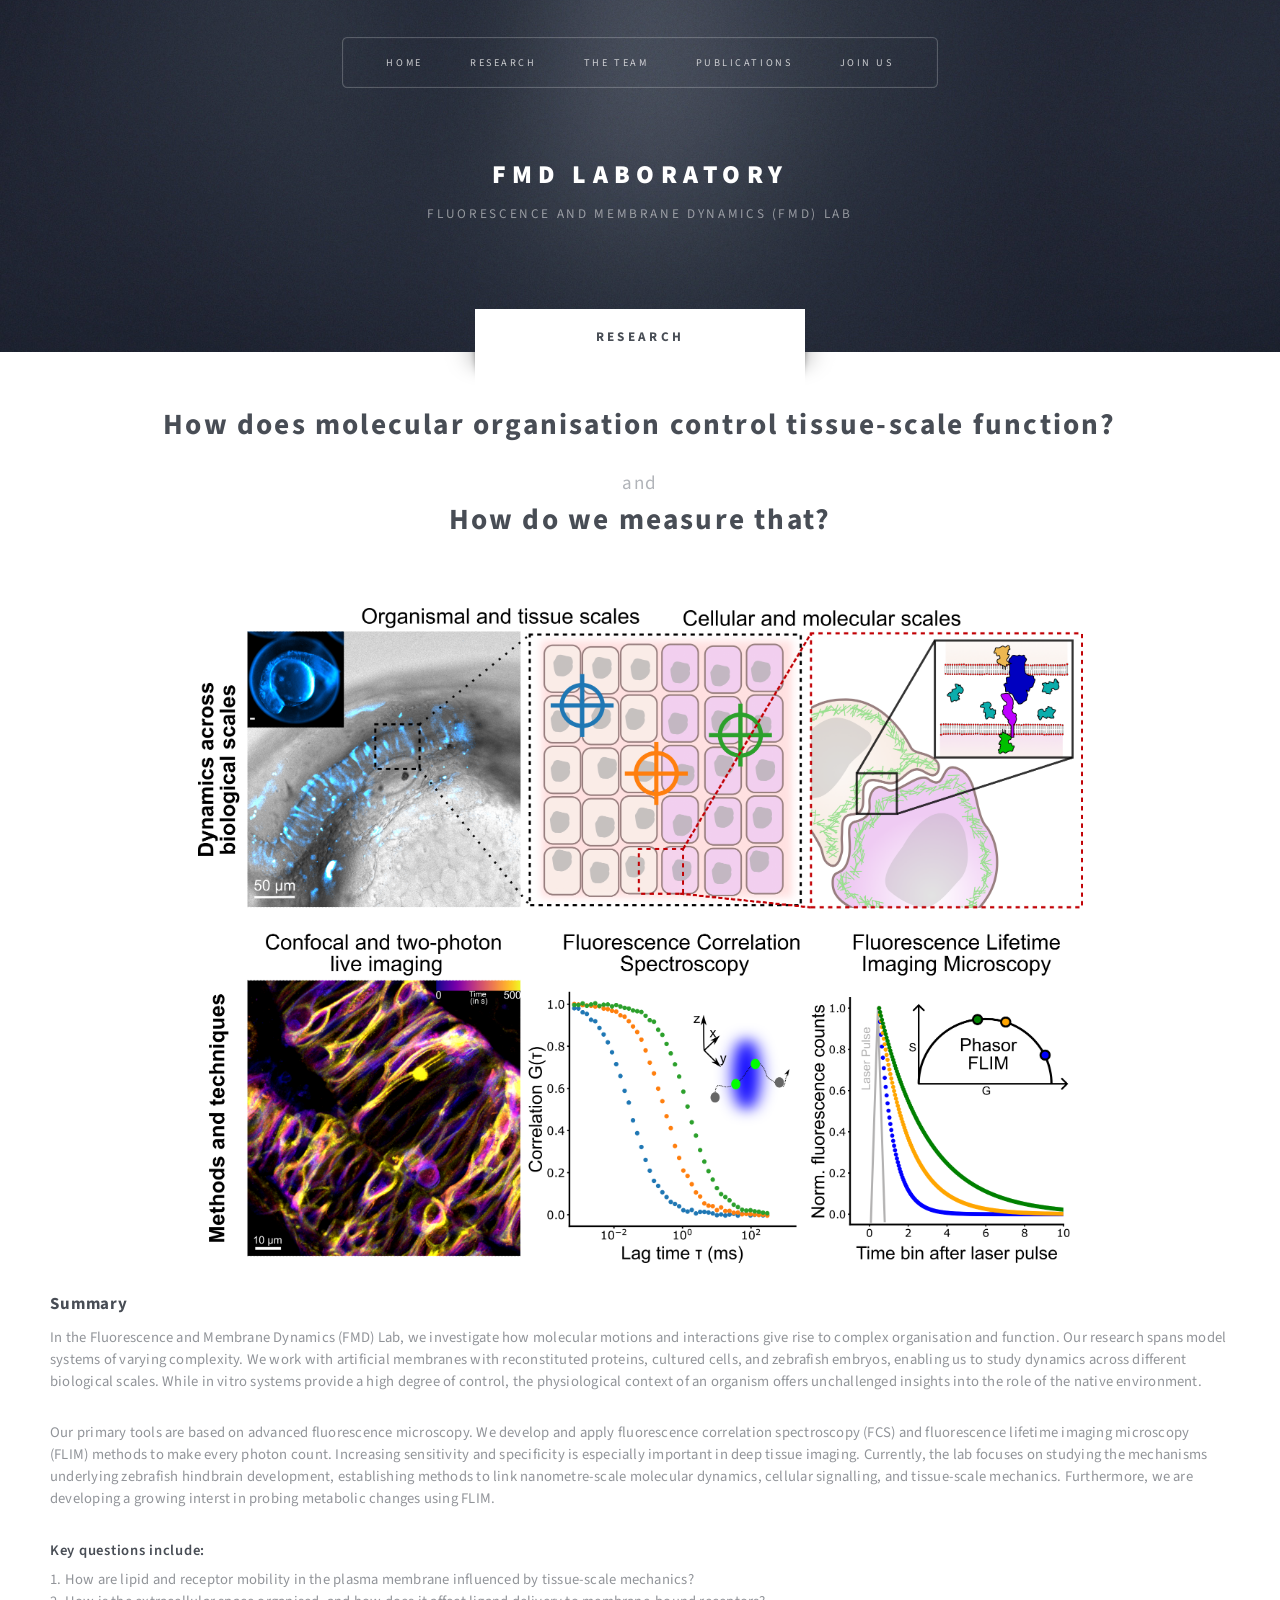
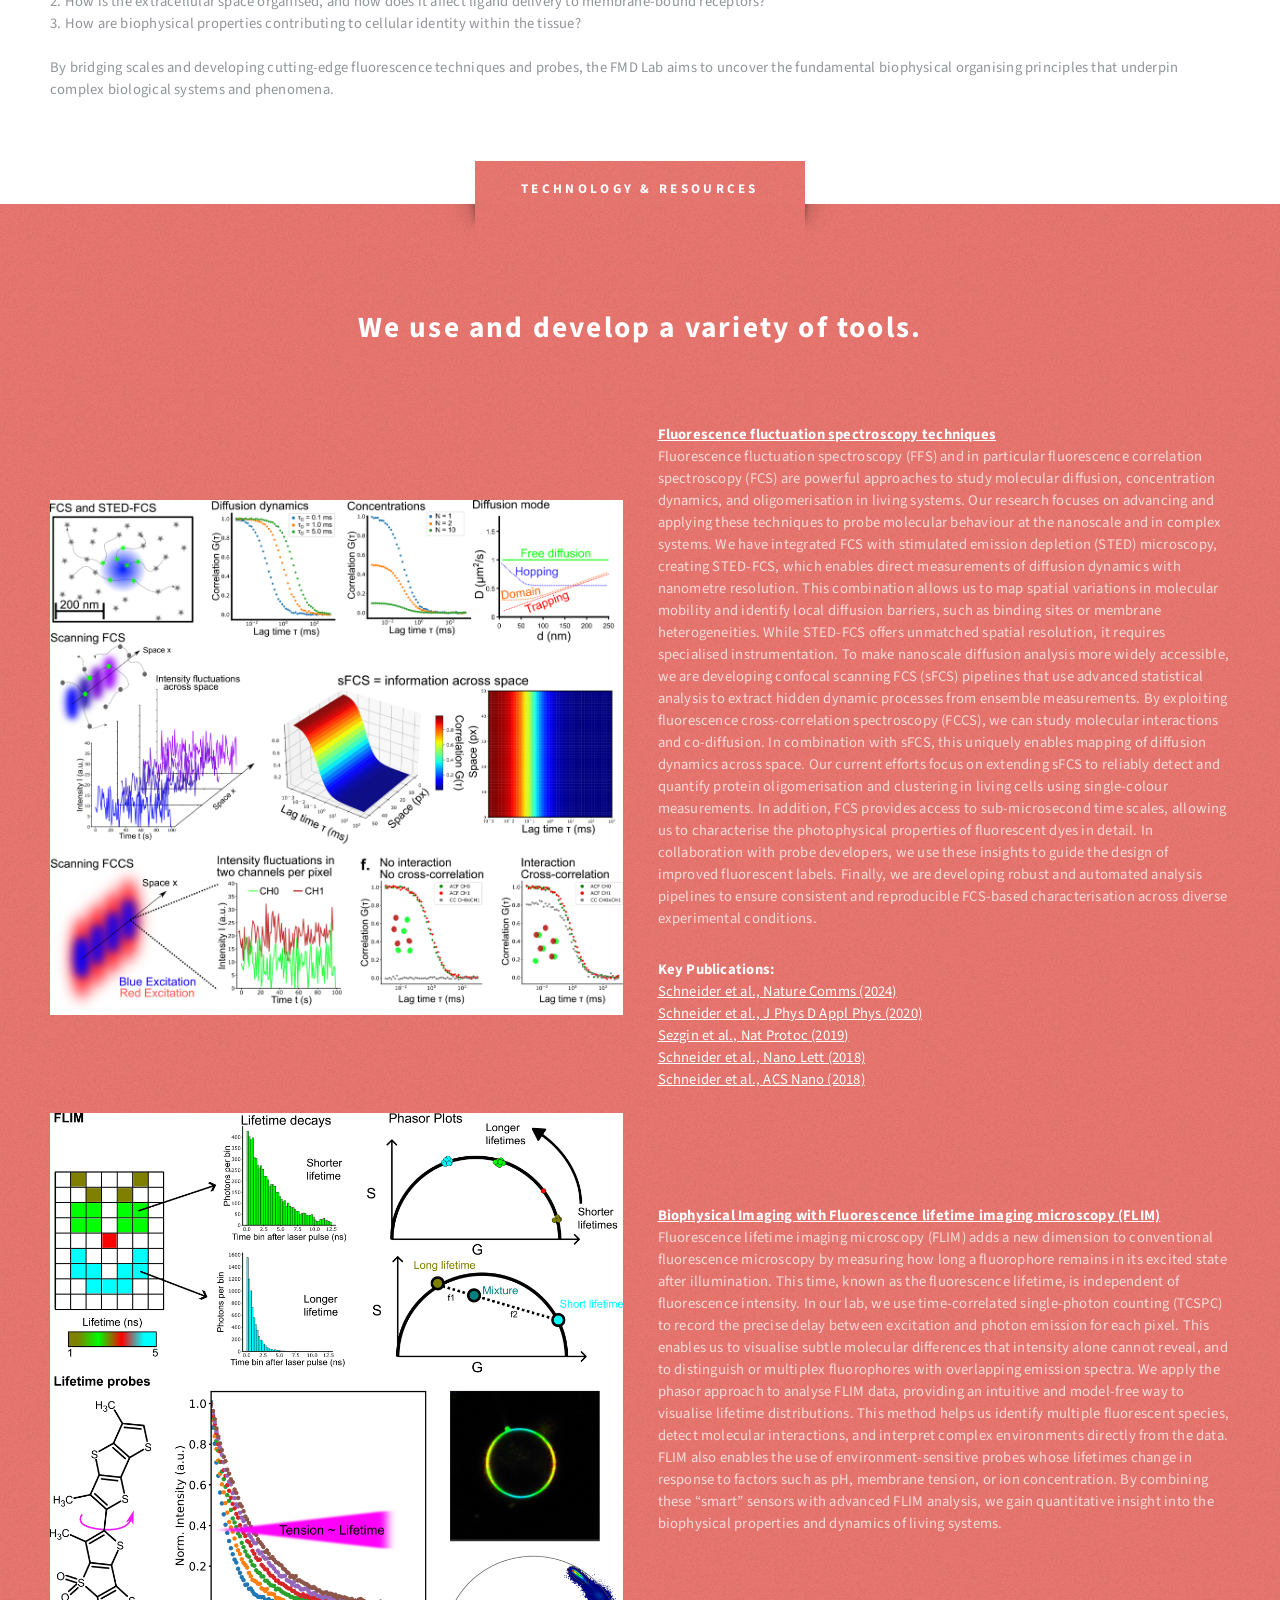
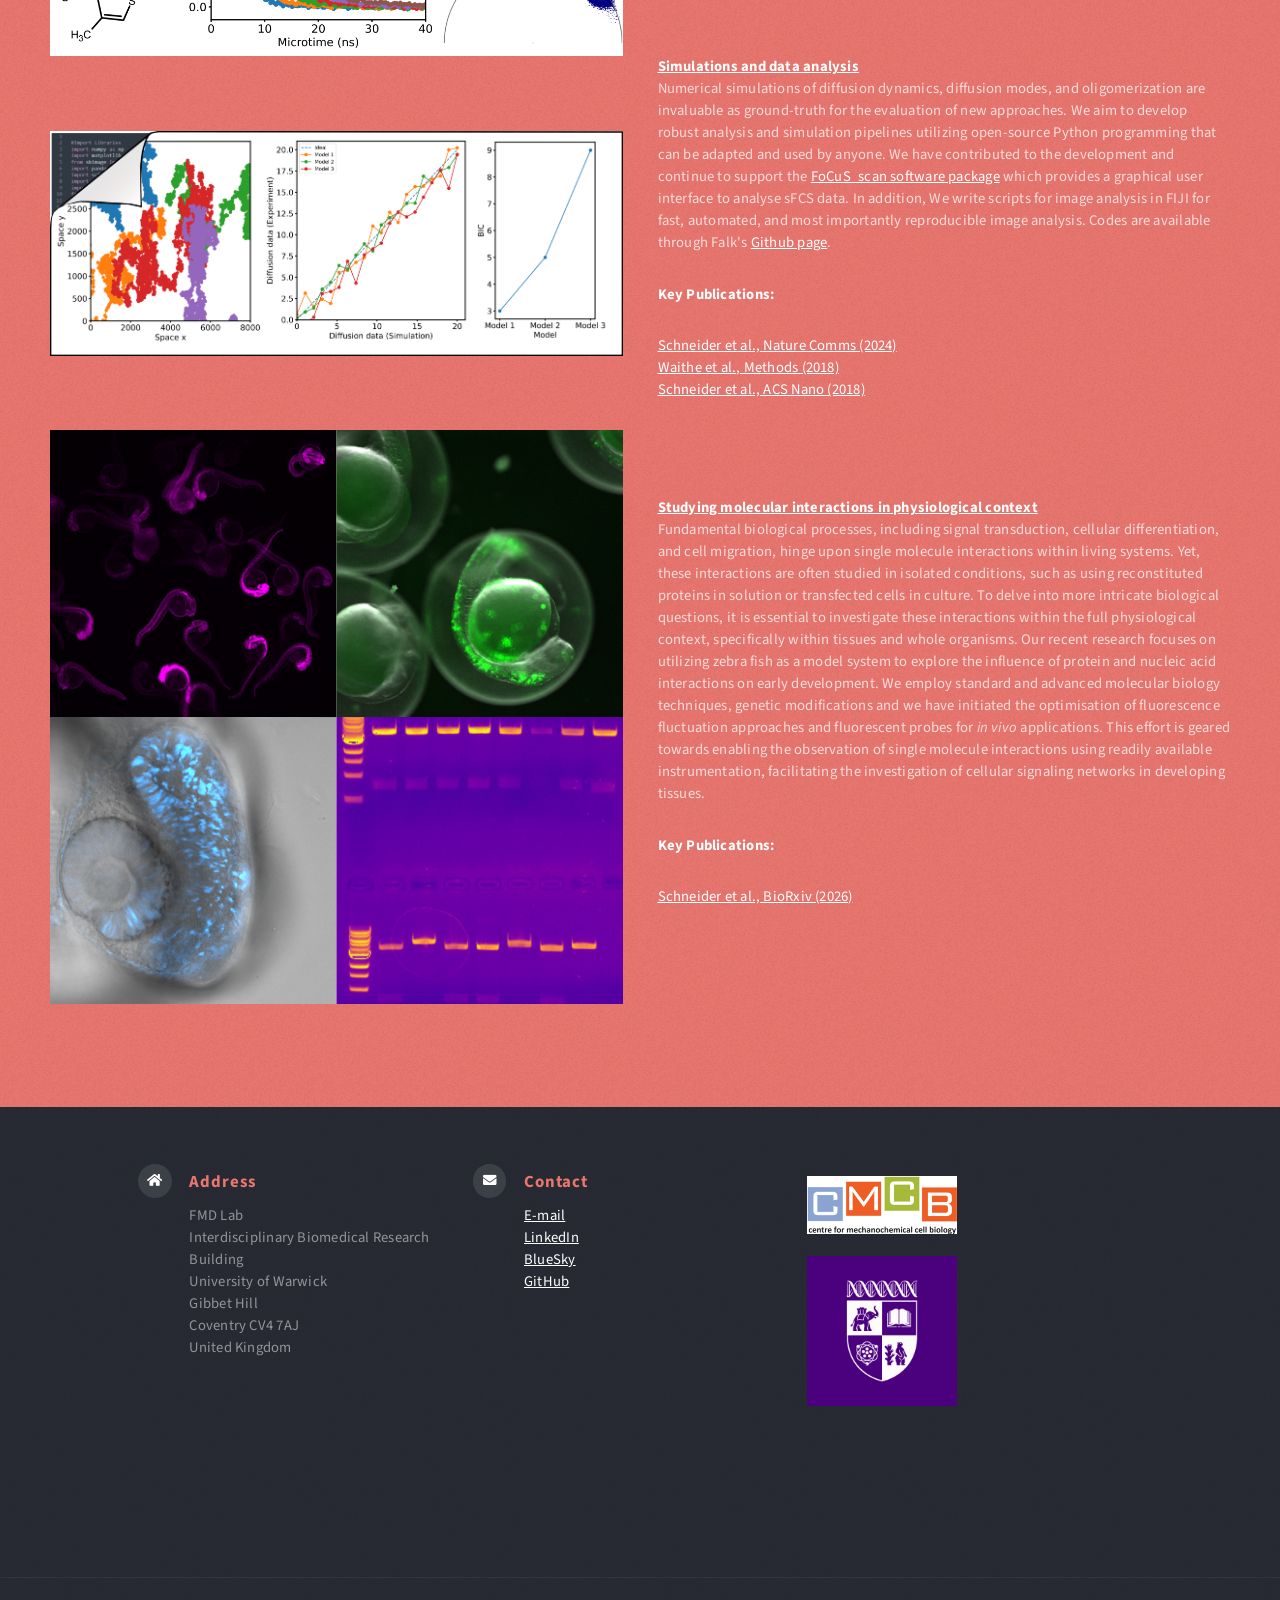
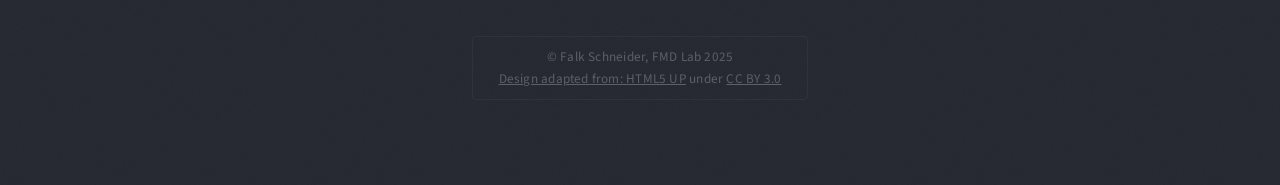
==== commit 338ea895: "Updating pubs" ====
--- a/aboutus.html
+++ b/aboutus.html
@@ -182,7 +182,7 @@
 									Fundamental biological processes, including signal transduction, cellular differentiation, and cell migration, hinge upon single molecule interactions within living systems. Yet, these interactions are often studied in isolated conditions, such as using reconstituted proteins in solution or transfected cells in culture. To delve into more intricate biological questions, it is essential to investigate these interactions within the full physiological context, specifically within tissues and whole organisms. Our recent research focuses on utilizing zebra fish as a model system to explore the influence of protein and nucleic acid interactions on early development. We employ standard and advanced molecular biology techniques, genetic modifications and we have initiated the optimisation of fluorescence fluctuation approaches and fluorescent probes for <i>in vivo</i> applications. This effort is geared towards enabling the observation of single molecule interactions using readily available instrumentation, facilitating the investigation of cellular signaling networks in developing tissues.</p>
 								<p><b>Key Publications:</b></p>
 								<p>
-									Coming soon.
+									<a href="https://www.biorxiv.org/content/10.64898/2026.04.04.716477v1" target = "_blank">Schneider et al., BioRxiv (2026)</a><br>
 								</p>
 								  </div>
 								</div>
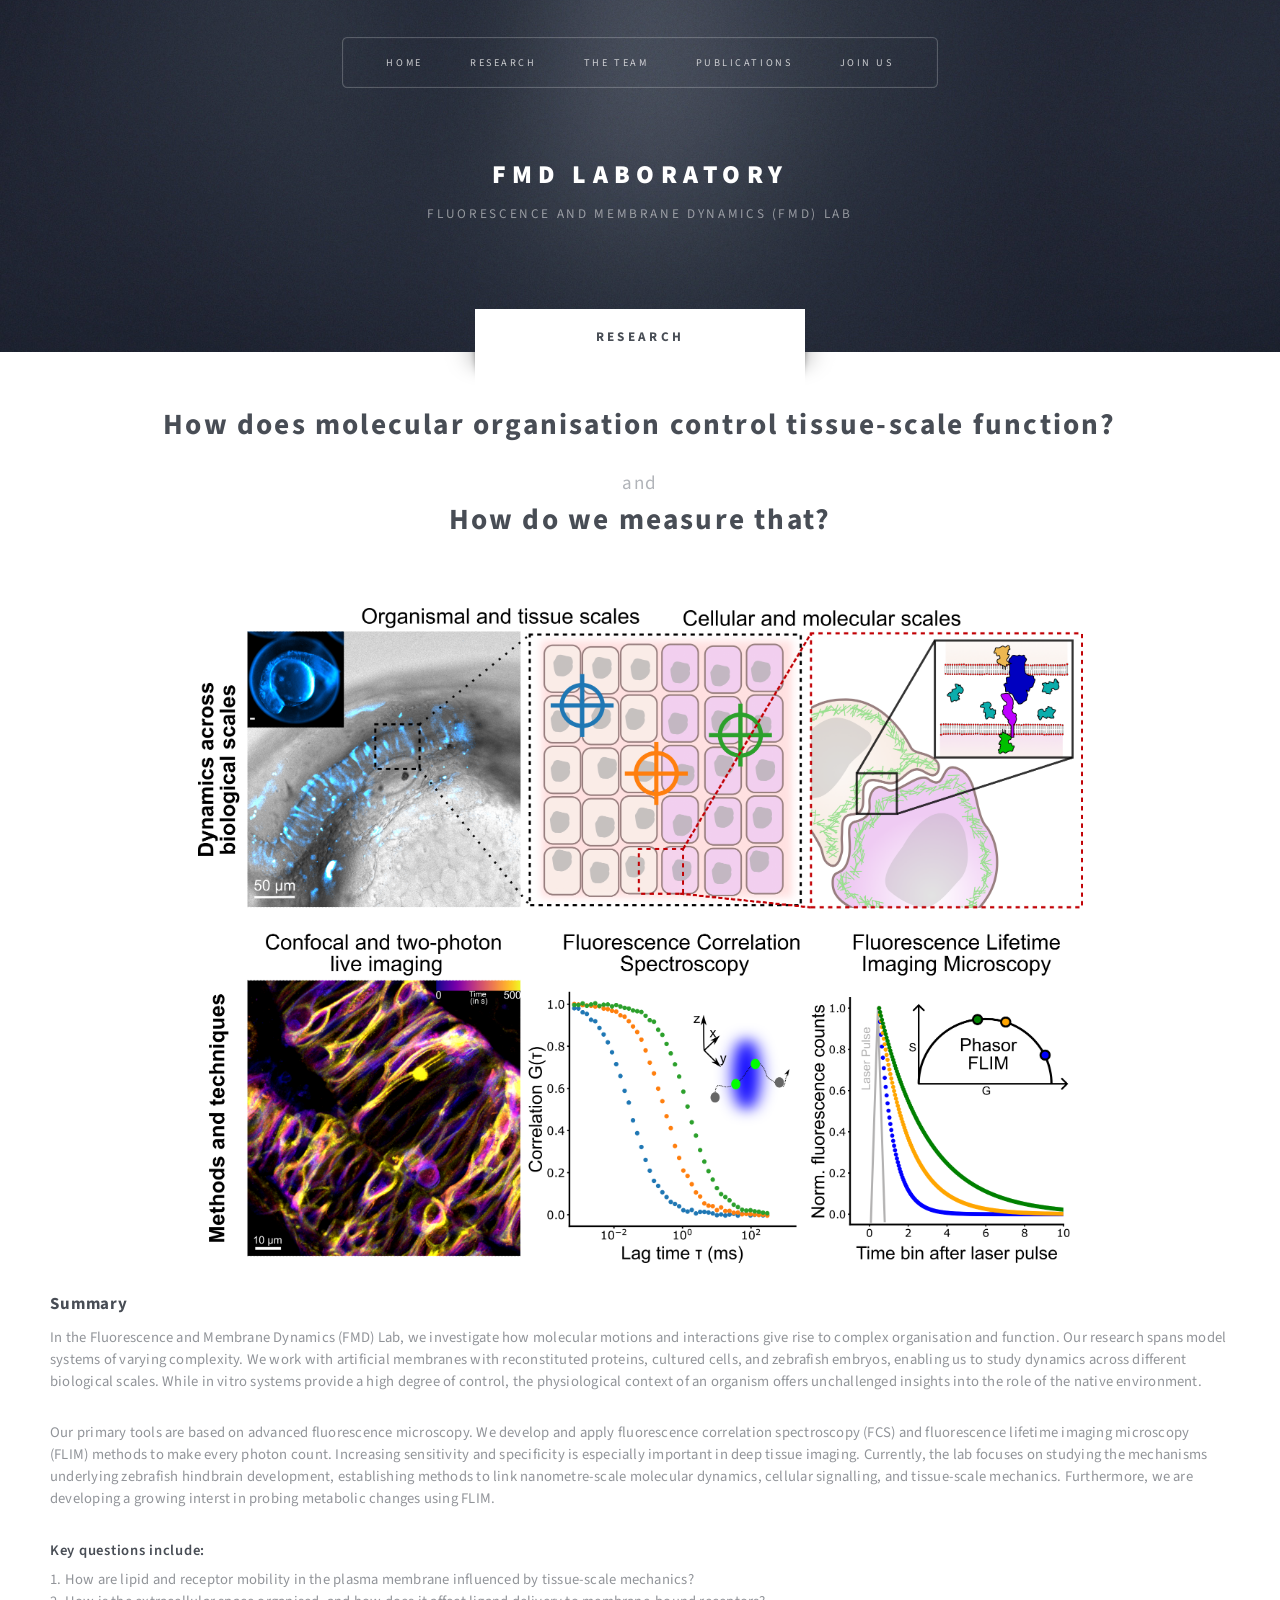
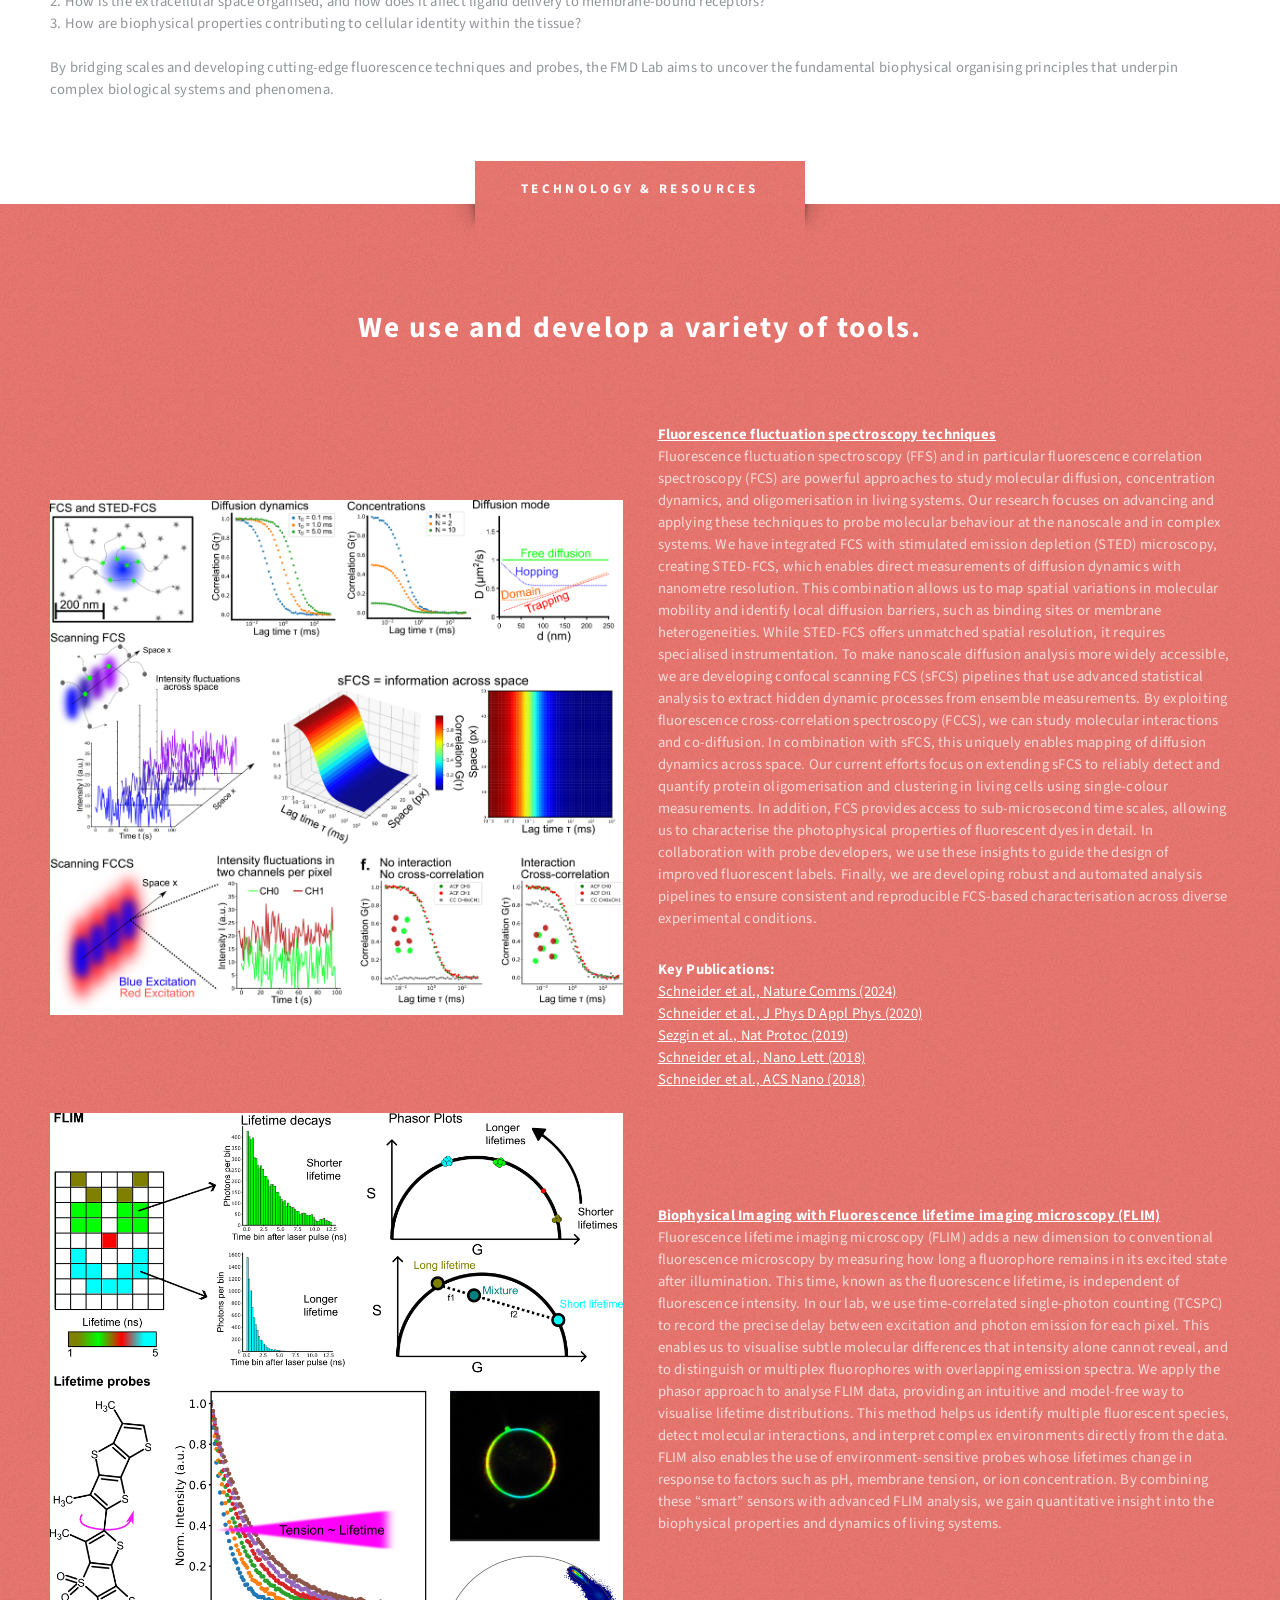
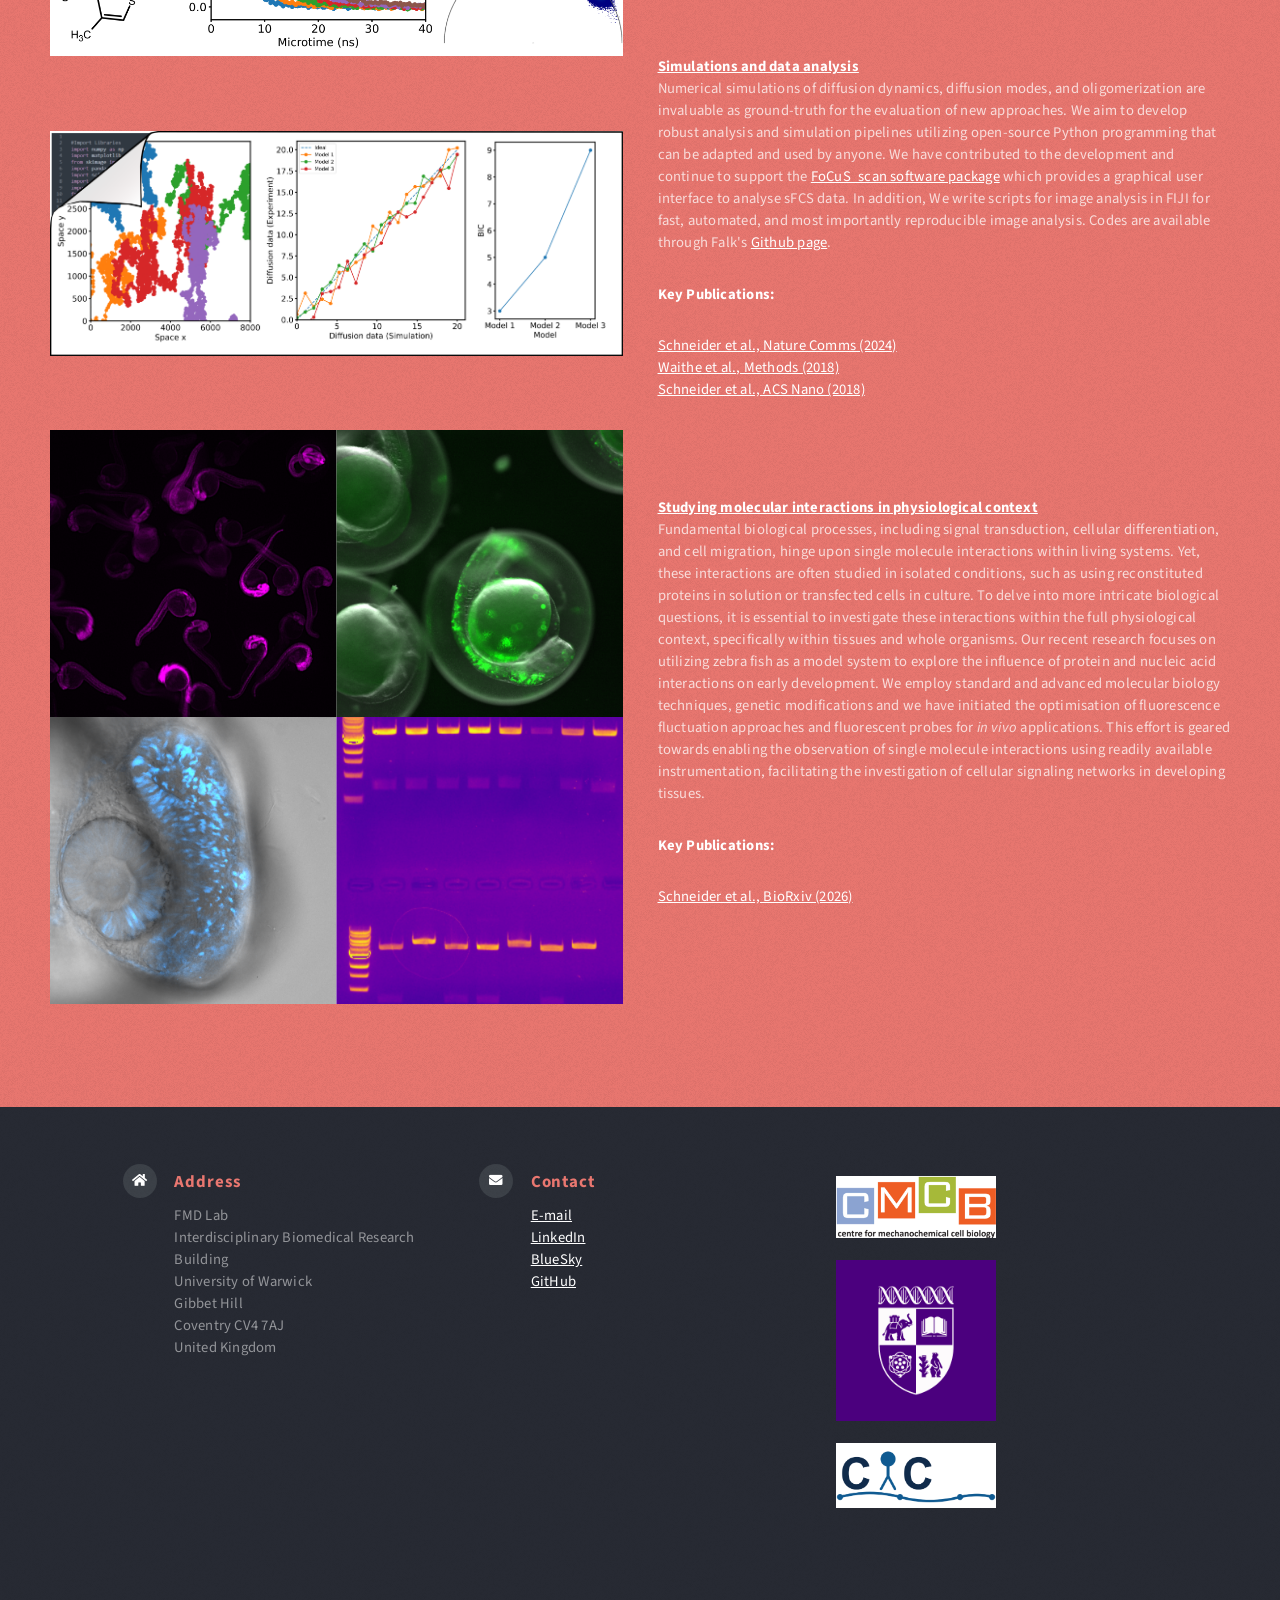
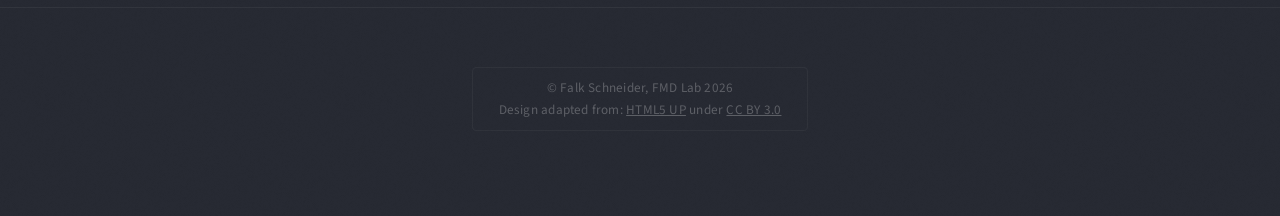
==== commit 6f4cc063: "Updates and housekeeping" ====
--- a/aboutus.html
+++ b/aboutus.html
@@ -238,7 +238,8 @@
 													
 													<p>
 														<a href = "https://mechanochemistry.org/" target="blank"><img src="images/cmcb-logo_withtxt_small.gif" alt="CMCB" style="width:50%; display:block; margin:0;"/> </a> <br>
-														<a href = "https://warwick.ac.uk/" target="blank"><img src="images/UoW.jpg" alt="University of Warwick" style="width:50%; display:block; margin:0;"/>
+														<a href = "https://warwick.ac.uk/" target="blank"><img src="images/UoW.jpg" alt="University of Warwick" style="width:50%; display:block; margin:0;"/></a><br>
+														<a href = "https://cellularinterface.org/" target="blank"><img src="images/CIC-logo.png" alt="Cellular Interfaces Cluster" style="width:50%; display:block; margin:0;"/></a><br>
 									
 													</p>
 												
@@ -252,7 +253,7 @@
 						</div>
 						<div id="copyright">
 							<ul>
-								<li>&copy; Falk Schneider, FMD Lab 2025</li> <br>Design adapted from: <a href="http://html5up.net" target="_blank">HTML5 UP</a> under <a href="https://creativecommons.org/licenses/by/3.0/" target="_blank">CC BY 3.0</a> 
+								<li>&copy; Falk Schneider, FMD Lab 2026</li> <br>Design adapted from: <a href="http://html5up.net" target="_blank">HTML5 UP</a> under <a href="https://creativecommons.org/licenses/by/3.0/" target="_blank">CC BY 3.0</a> 
 							</ul>
 						</div>
 					</div>
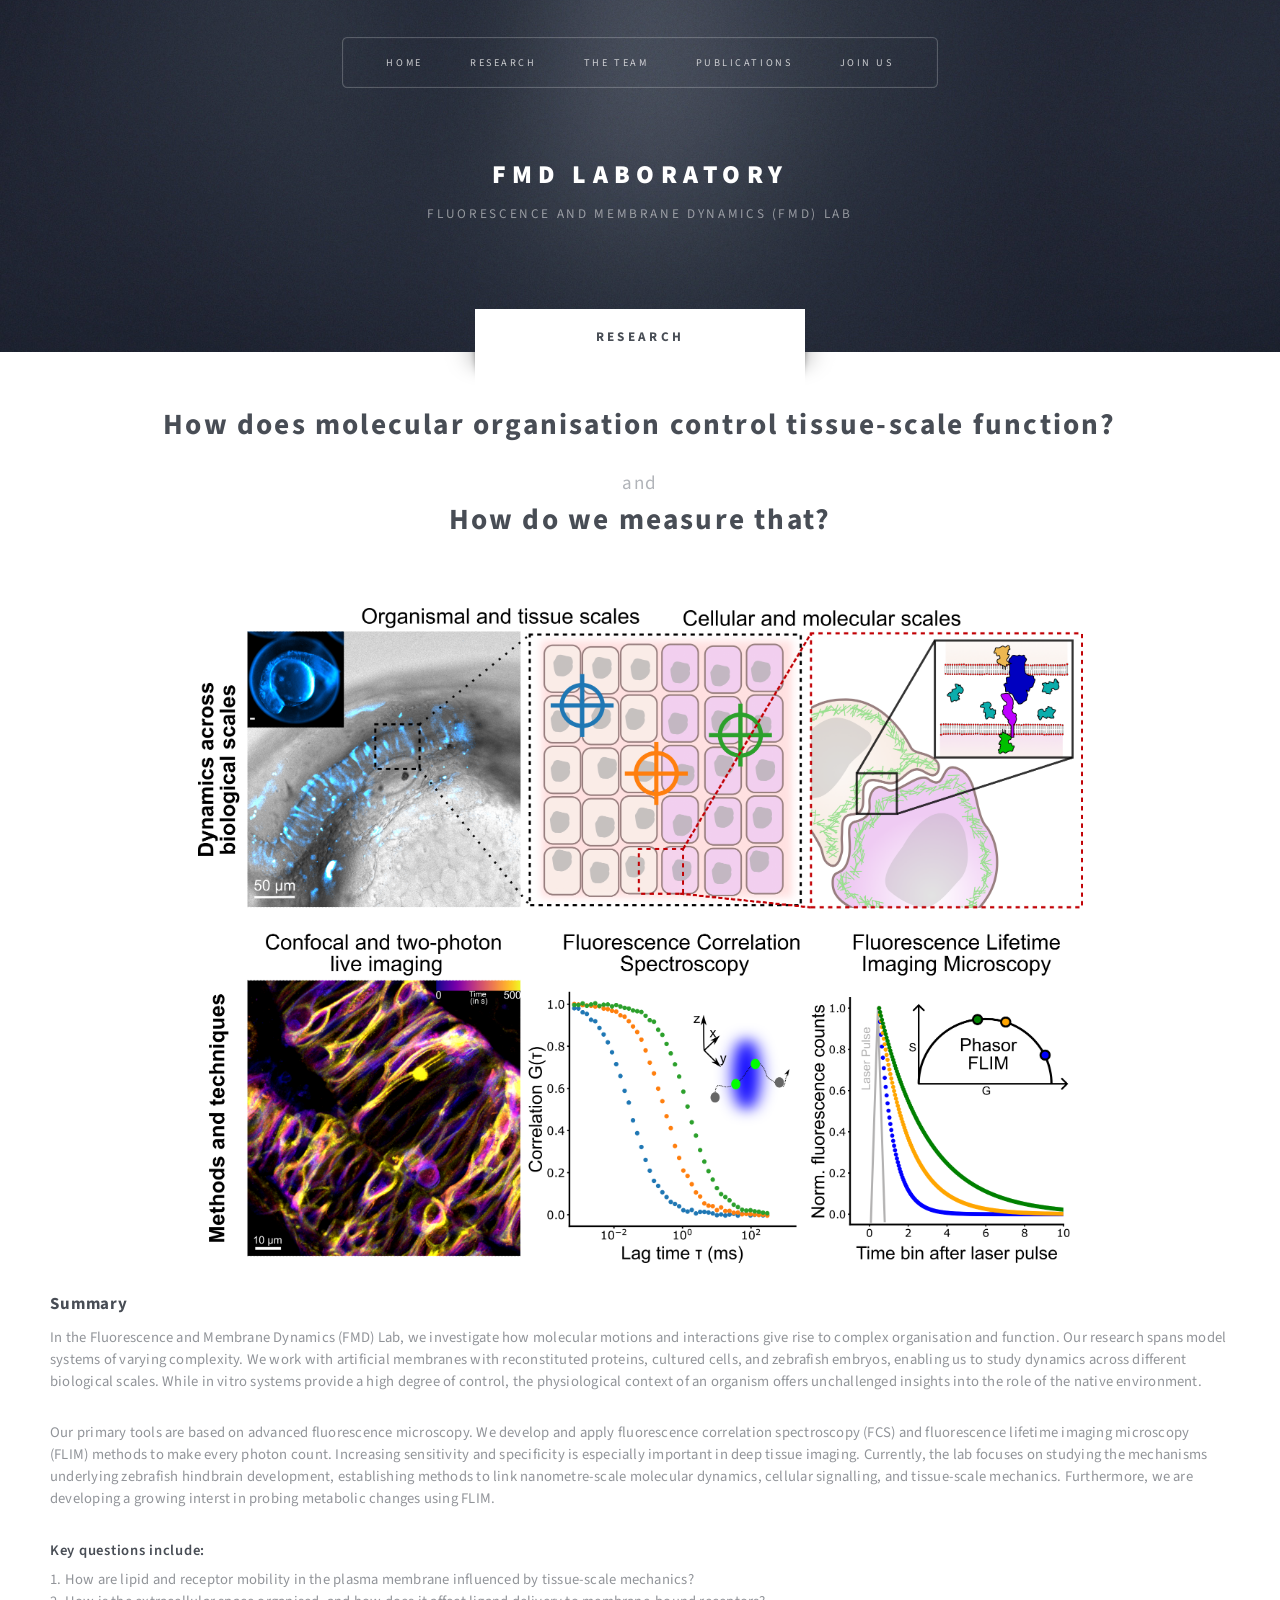
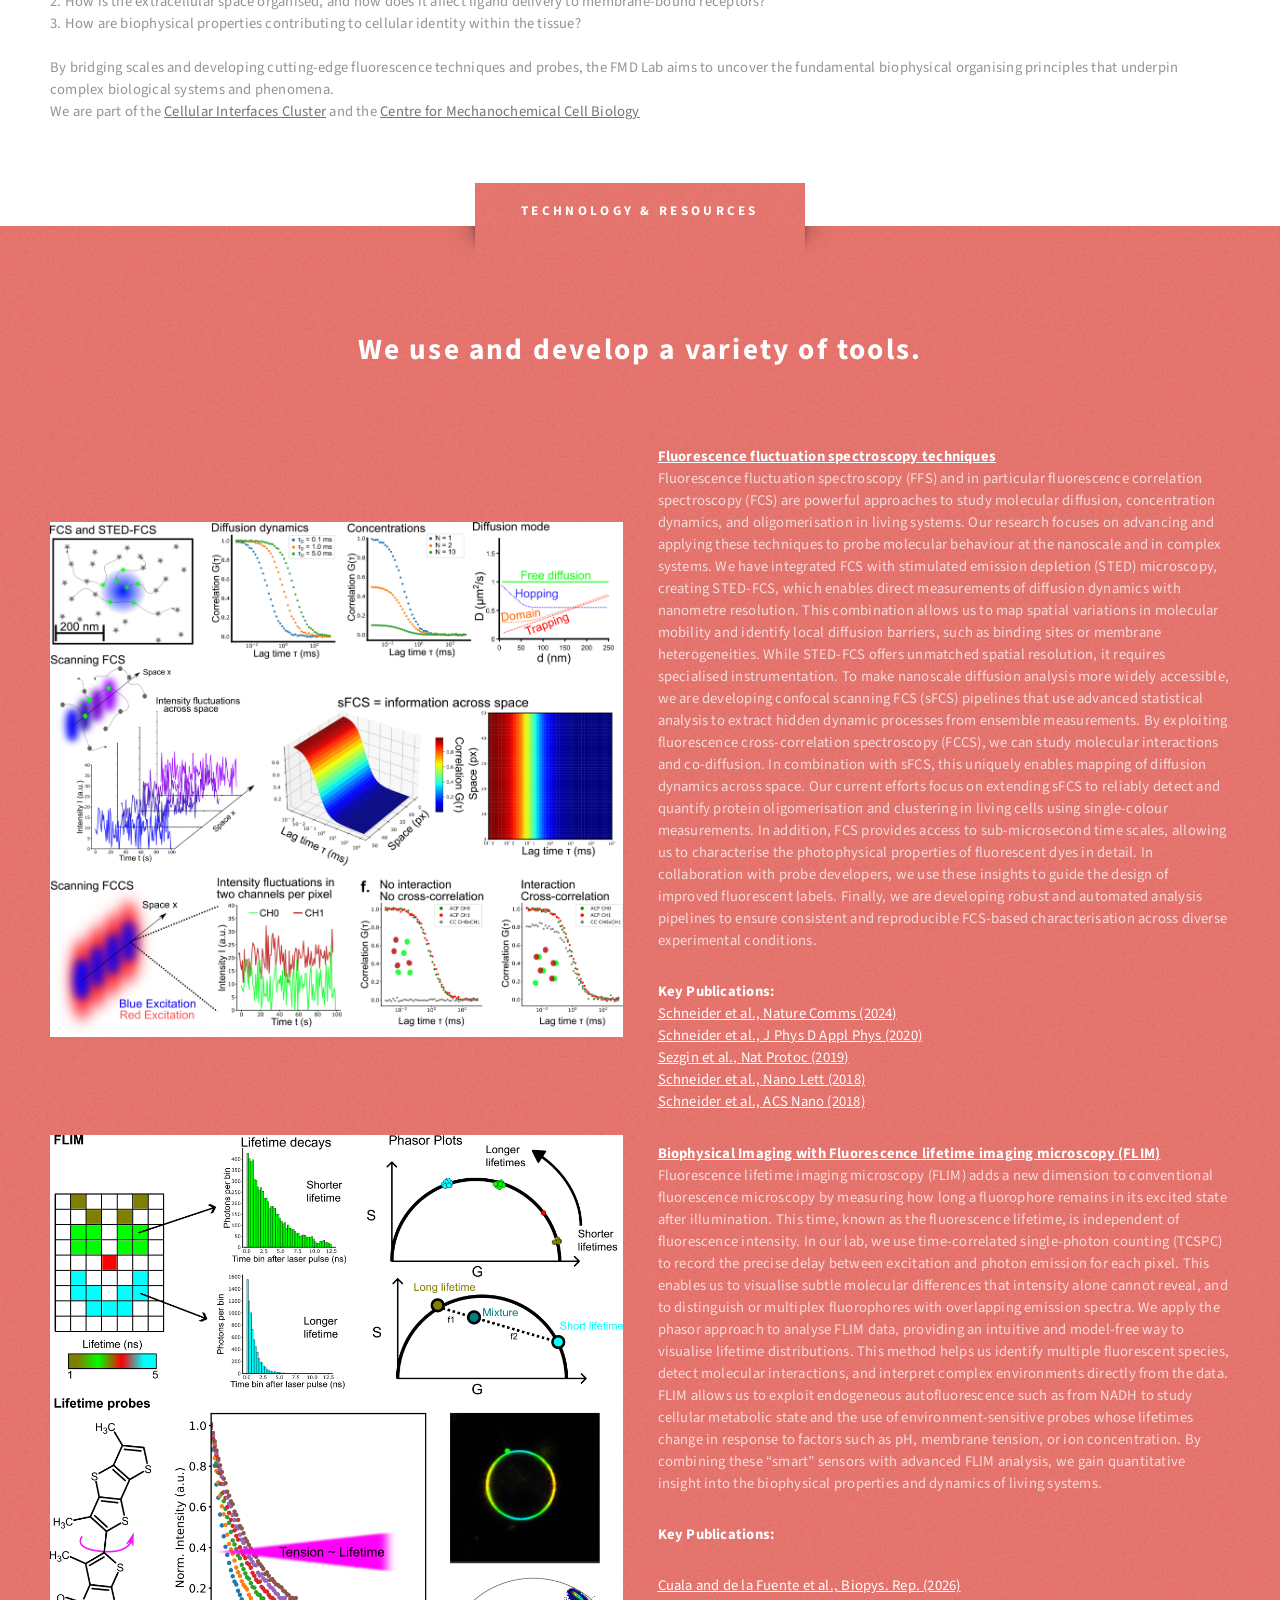
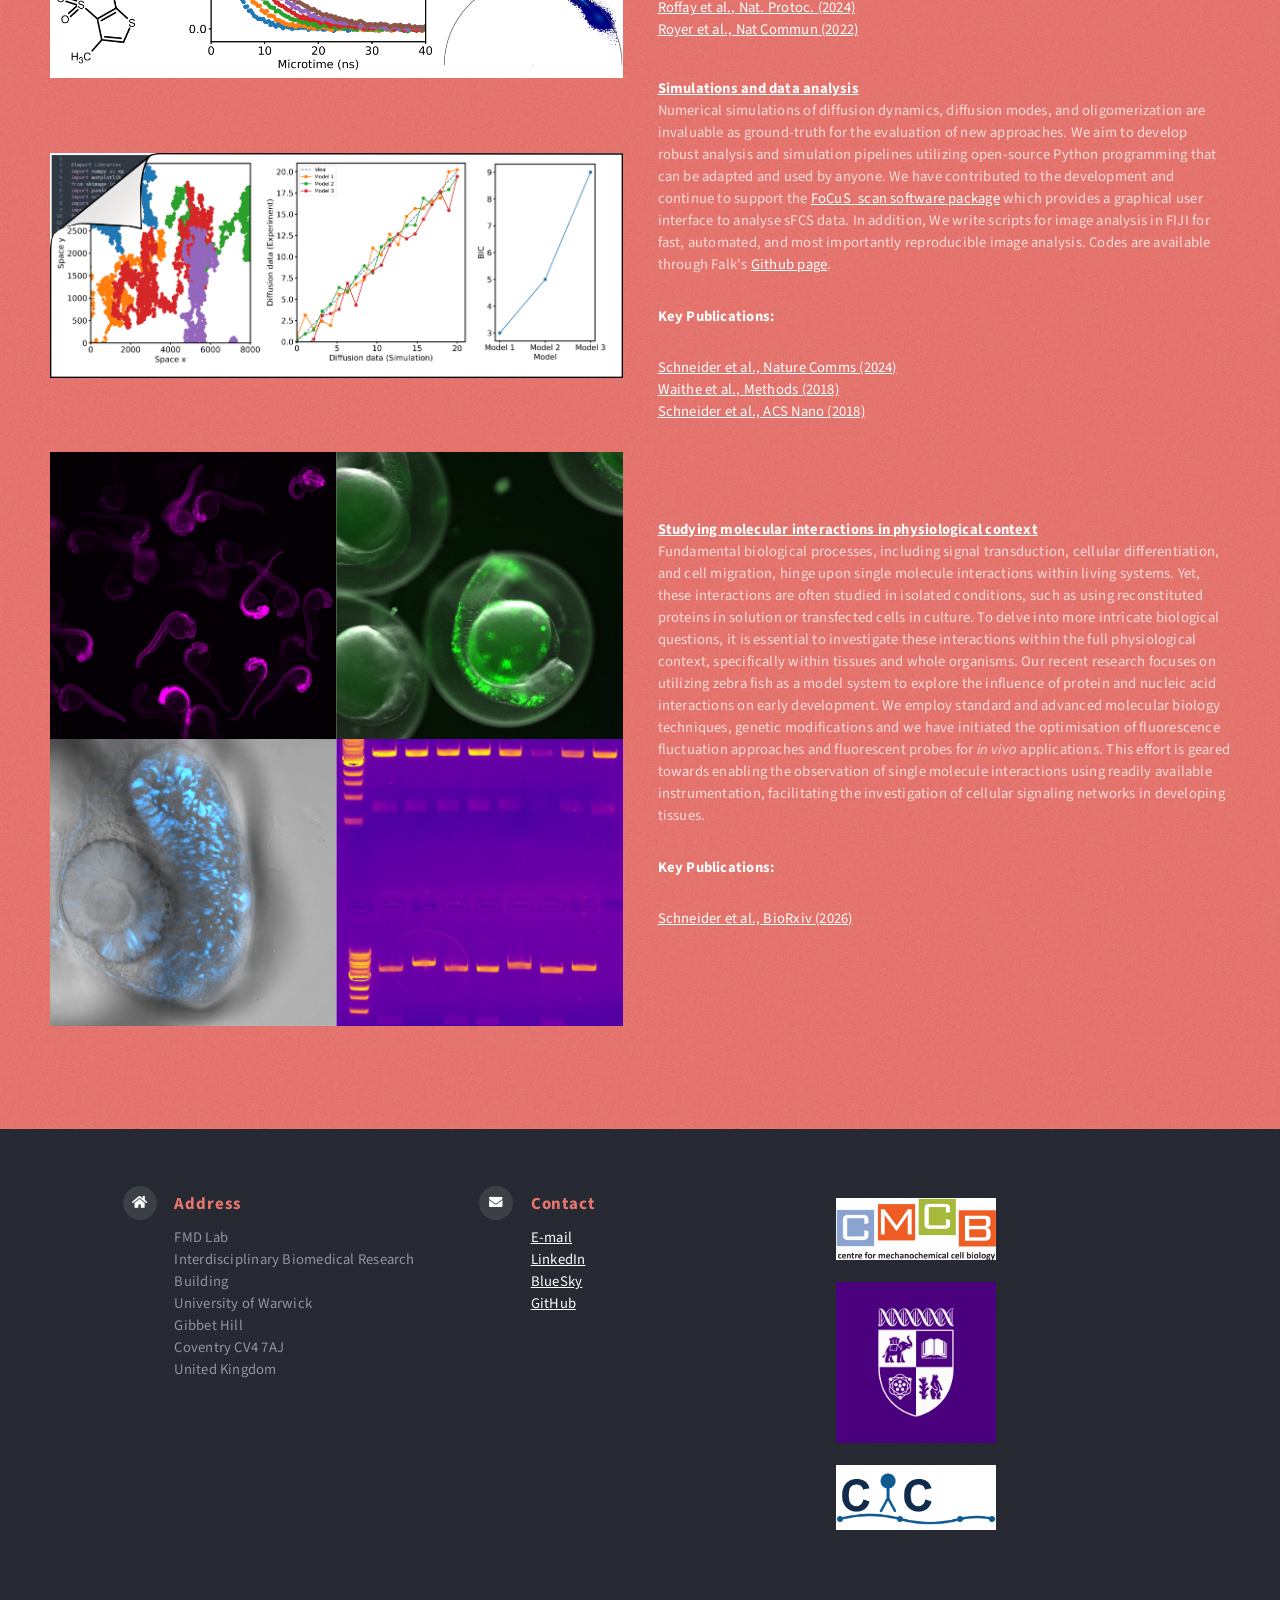
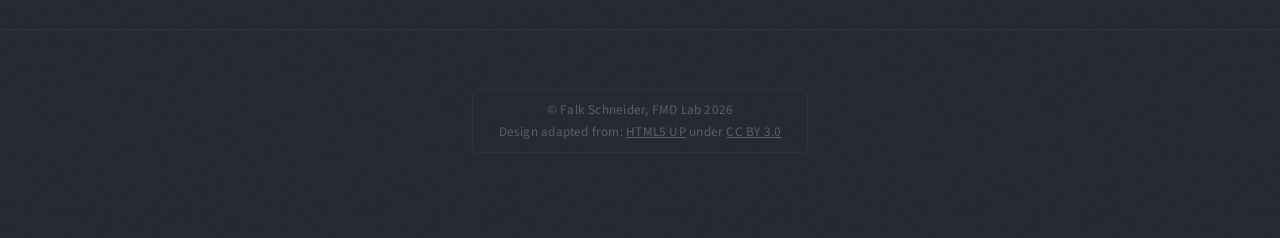
==== commit c7a798a8: "Updating publication list" ====
--- a/aboutus.html
+++ b/aboutus.html
@@ -76,6 +76,8 @@
 									3. How are biophysical properties contributing to cellular identity within the tissue?<br>
 									<br>
 									By bridging scales and developing cutting-edge fluorescence techniques and probes, the FMD Lab aims to uncover the fundamental biophysical organising principles that underpin complex biological systems and phenomena.
+									<br>
+									We are part of the <a href="https://cellularinterface.org/" target="_blank">Cellular Interfaces Cluster</a> and the <a href="https://mechanochemistry.org/" target="_blank">Centre for Mechanochemical Cell Biology</a>	
 									</p>
 								</article>
 							</div>
@@ -145,8 +147,12 @@
 
 									We apply the phasor approach to analyse FLIM data, providing an intuitive and model-free way to visualise lifetime distributions. This method helps us identify multiple fluorescent species, detect molecular interactions, and interpret complex environments directly from the data.
 
-									FLIM also enables the use of environment-sensitive probes whose lifetimes change in response to factors such as pH, membrane tension, or ion concentration. By combining these “smart” sensors with advanced FLIM analysis, we gain quantitative insight into the biophysical properties and dynamics of living systems.
-								     </p>
+									FLIM allows us to exploit endogeneous autofluorescence such as from NADH to study cellular metabolic state and the use of environment-sensitive probes whose lifetimes change in response to factors such as pH, membrane tension, or ion concentration. By combining these “smart” sensors with advanced FLIM analysis, we gain quantitative insight into the biophysical properties and dynamics of living systems.
+								<p><b>Key Publications:</b></p>
+								<p>
+									<a href="https://www.cell.com/biophysreports/fulltext/S2667-0747(26)00047-9" target = "_blank">Cuala and de la Fuente et al., Biopys. Rep. (2026)</a><br>
+									<a href="https://www.nature.com/articles/s41596-024-01027-6" target = "_blank">Roffay et al., Nat. Protoc. (2024)</a><br>
+									<a href="https://www.nature.com/articles/s41467-022-28590-4" target = "_blank">Royer et al., Nat Commun (2022)</a><br>									
 								  </div>
 								</div>
 							
